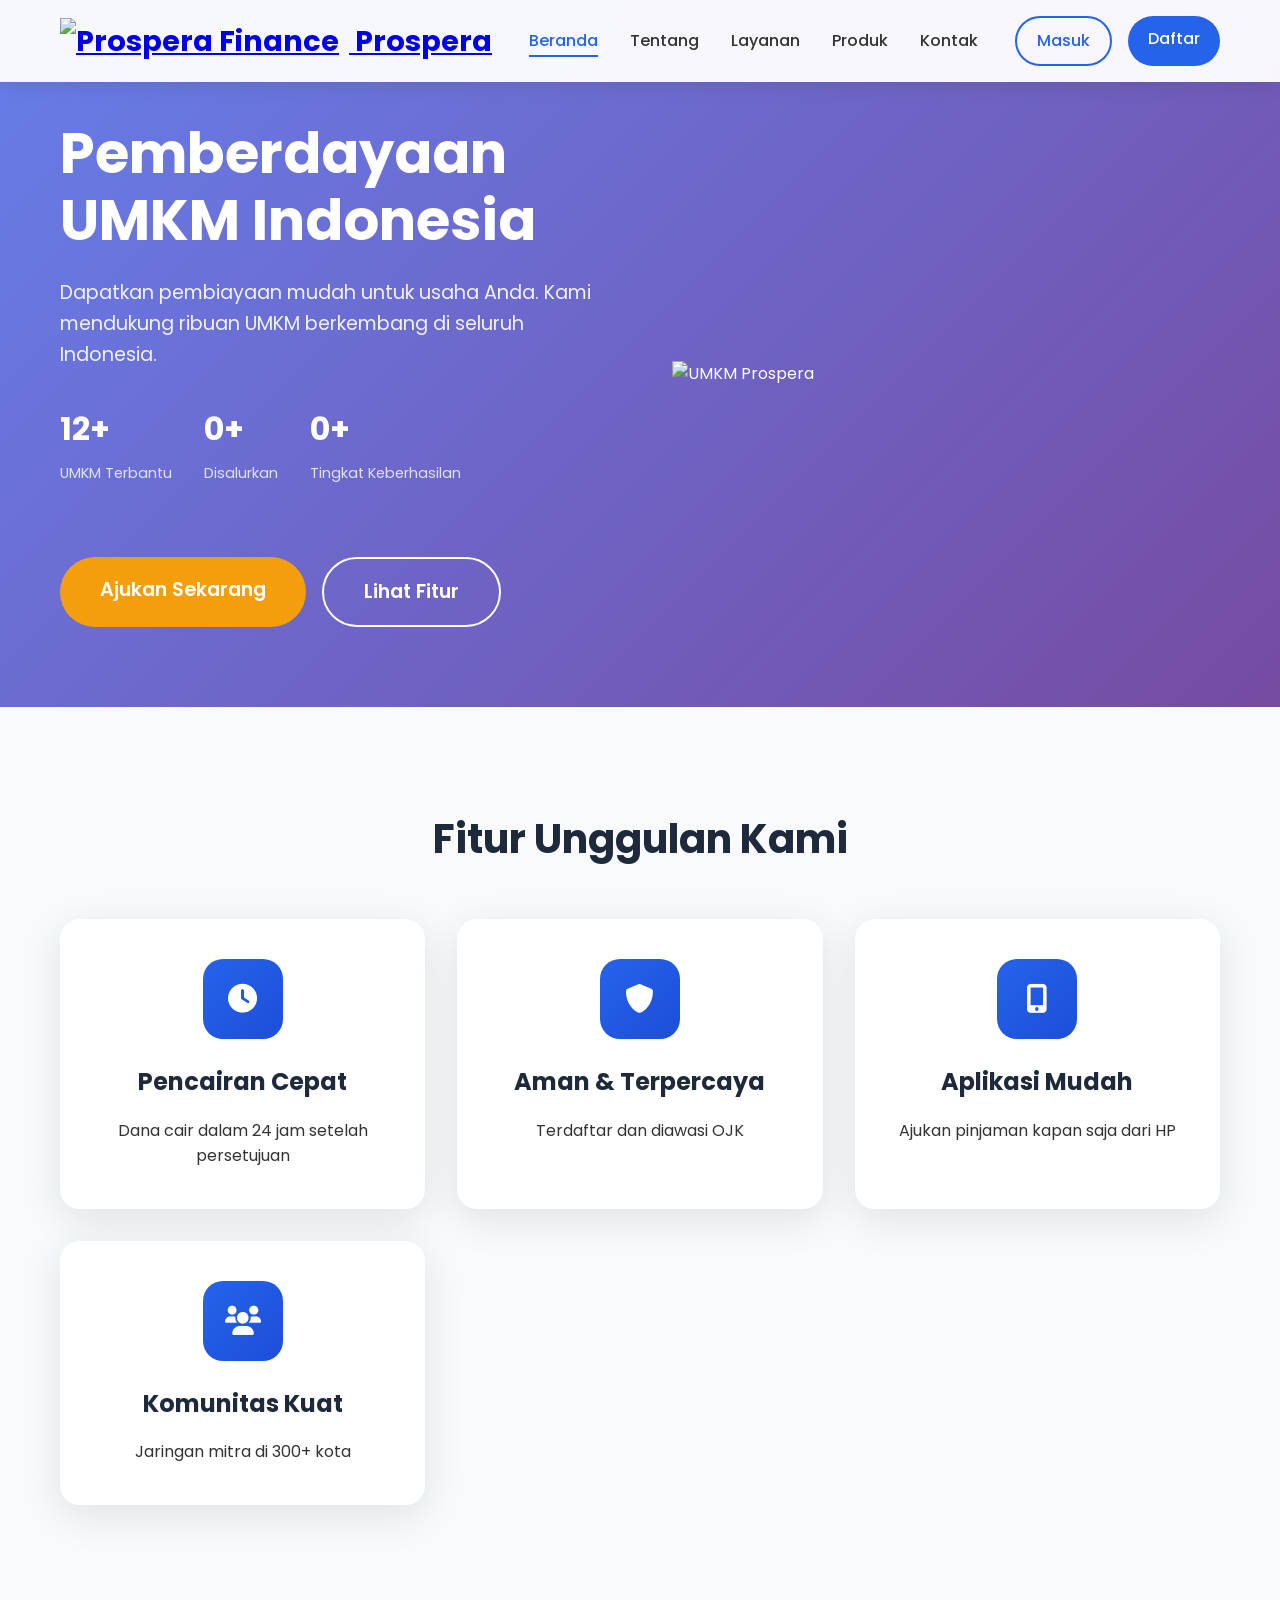
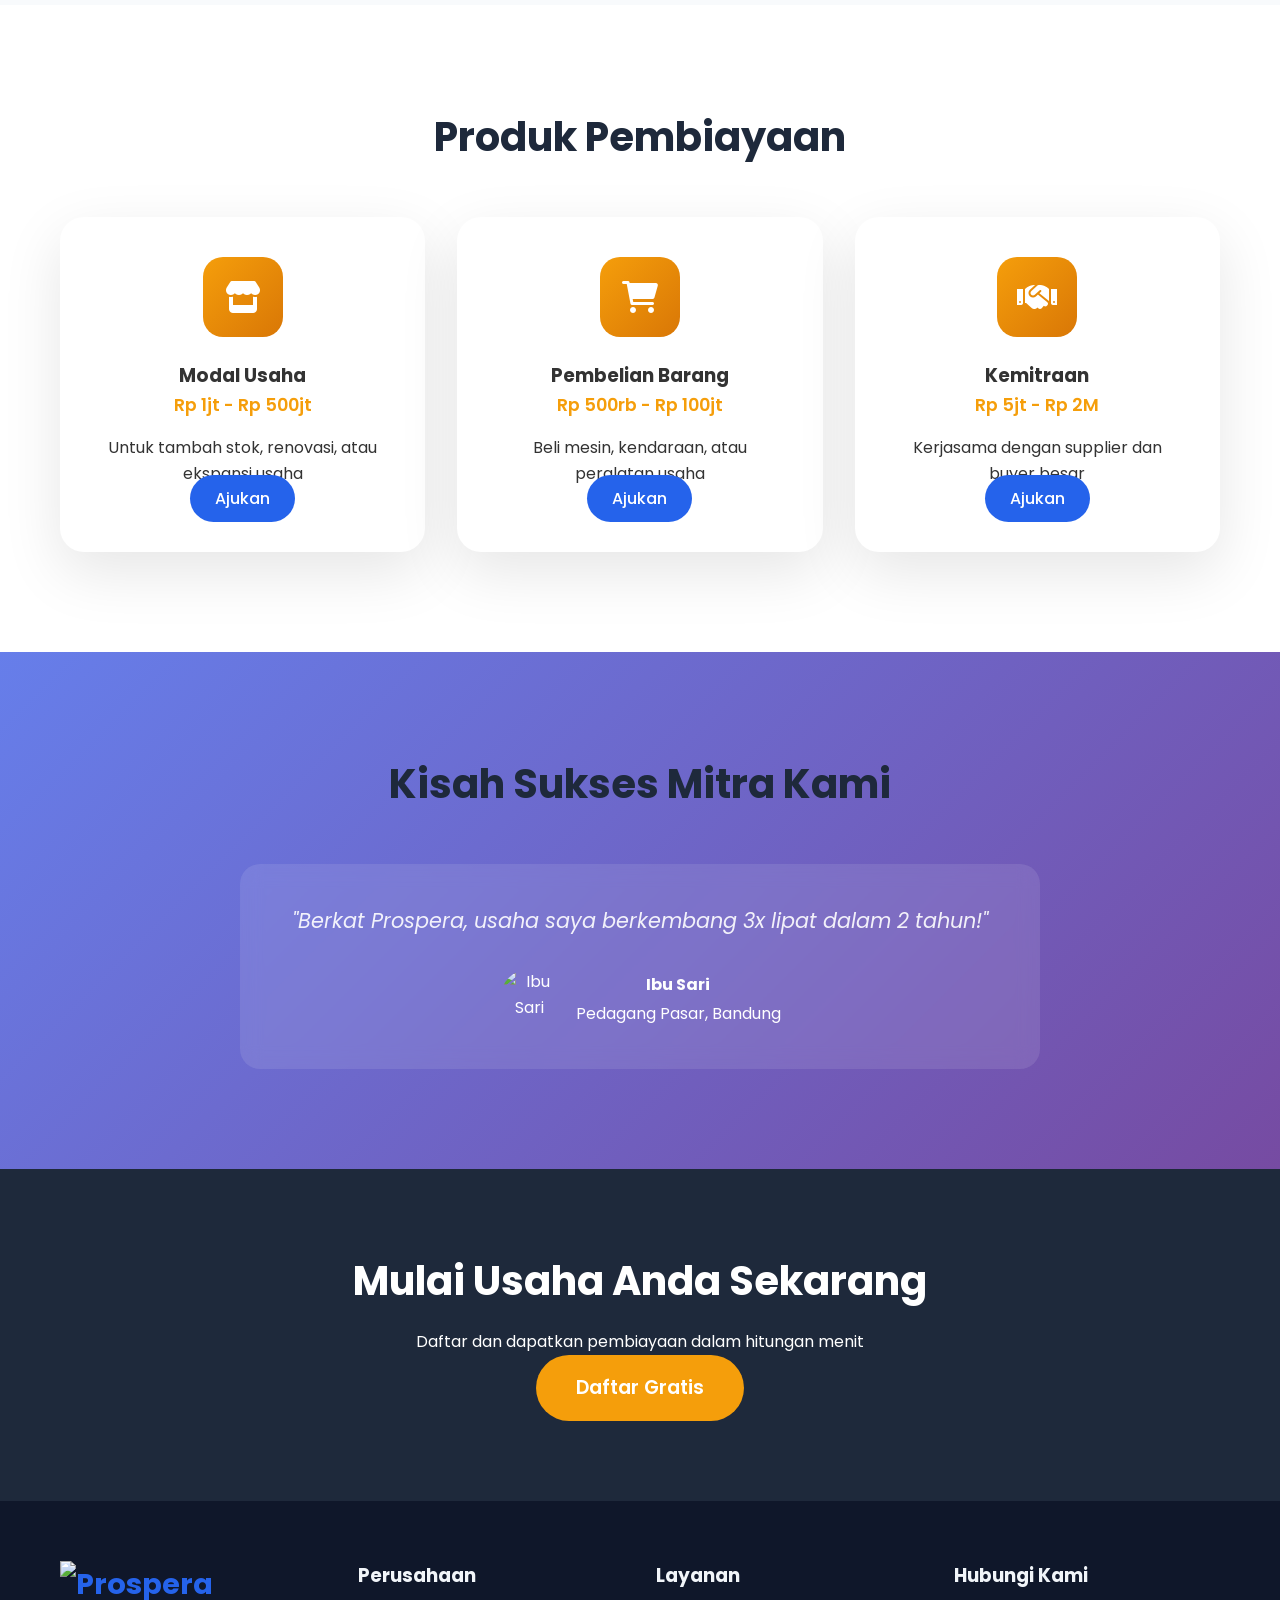
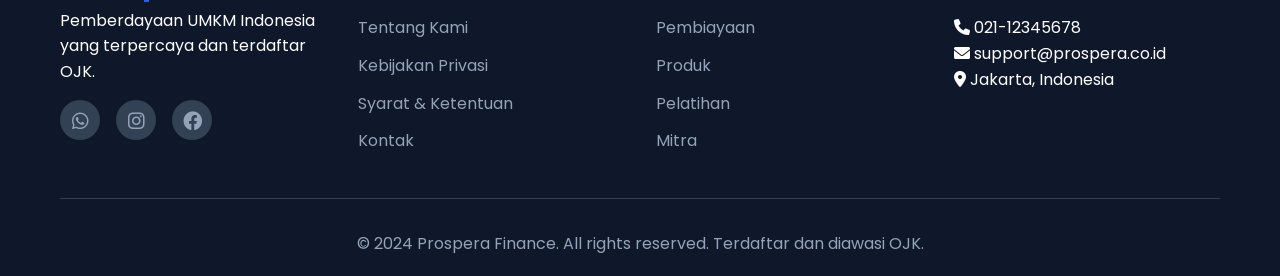
==== amartha/index.html @ c3dff2ff "Add files via upload" ====
<!DOCTYPE html>
<html lang="id">
<head>
    <meta charset="UTF-8">
    <meta name="viewport" content="width=device-width, initial-scale=1.0">
    <title>Prospera Finance - Pemberdayaan UMKM Indonesia</title>
    <link rel="stylesheet" href="css/style.css">
    <link rel="stylesheet" href="css/responsive.css">
    <link href="https://cdnjs.cloudflare.com/ajax/libs/font-awesome/6.0.0/css/all.min.css" rel="stylesheet">
    <link href="https://fonts.googleapis.com/css2?family=Poppins:wght@300;400;500;600;700&display=swap" rel="stylesheet">
</head>
<body>
    <!-- Header -->
    <header class="header">
        <nav class="navbar">
            <div class="nav-container">
                <div class="logo">
                    <a href="index.html">
                        <img src="images/logo.png" alt="Prospera Finance" class="logo-img">
                        <span>Prospera</span>
                    </a>
                </div>
                <ul class="nav-menu">
                    <li><a href="index.html" class="nav-link active">Beranda</a></li>
                    <li><a href="about.html" class="nav-link">Tentang</a></li>
                    <li><a href="services.html" class="nav-link">Layanan</a></li>
                    <li><a href="products.html" class="nav-link">Produk</a></li>
                    <li><a href="contact.html" class="nav-link">Kontak</a></li>
                </ul>
                <div class="nav-buttons">
                    <a href="login.html" class="btn-login">Masuk</a>
                    <a href="register.html" class="btn-register">Daftar</a>
                </div>
                <div class="hamburger">
                    <span></span>
                    <span></span>
                    <span></span>
                </div>
            </div>
        </nav>
    </header>

    <!-- Hero Section -->
    <section class="hero">
        <div class="hero-container">
            <div class="hero-content">
                <h1>Pemberdayaan UMKM Indonesia</h1>
                <p>Dapatkan pembiayaan mudah untuk usaha Anda. Kami mendukung ribuan UMKM berkembang di seluruh Indonesia.</p>
                <div class="hero-stats">
                    <div class="stat">
                        <h3>50.000+</h3>
                        <p>UMKM Terbantu</p>
                    </div>
                    <div class="stat">
                        <h3>Rp 2T+</h3>
                        <p>Disalurkan</p>
                    </div>
                    <div class="stat">
                        <h3>98%</h3>
                        <p>Tingkat Keberhasilan</p>
                    </div>
                </div>
                <div class="hero-buttons">
                    <a href="register.html" class="btn-primary btn-large">Ajukan Sekarang</a>
                    <a href="#features" class="btn-secondary btn-large">Lihat Fitur</a>
                </div>
            </div>
            <div class="hero-image">
                <img src="images/hero-umkm.png" alt="UMKM Prospera">
            </div>
        </div>
    </section>

    <!-- Features Section -->
    <section id="features" class="features">
        <div class="container">
            <h2 class="section-title">Fitur Unggulan Kami</h2>
            <div class="features-grid">
                <div class="feature-card">
                    <div class="feature-icon">
                        <i class="fas fa-clock"></i>
                    </div>
                    <h3>Pencairan Cepat</h3>
                    <p>Dana cair dalam 24 jam setelah persetujuan</p>
                </div>
                <div class="feature-card">
                    <div class="feature-icon">
                        <i class="fas fa-shield-alt"></i>
                    </div>
                    <h3>Aman & Terpercaya</h3>
                    <p>Terdaftar dan diawasi OJK</p>
                </div>
                <div class="feature-card">
                    <div class="feature-icon">
                        <i class="fas fa-mobile-alt"></i>
                    </div>
                    <h3>Aplikasi Mudah</h3>
                    <p>Ajukan pinjaman kapan saja dari HP</p>
                </div>
                <div class="feature-card">
                    <div class="feature-icon">
                        <i class="fas fa-users"></i>
                    </div>
                    <h3>Komunitas Kuat</h3>
                    <p>Jaringan mitra di 300+ kota</p>
                </div>
            </div>
        </div>
    </section>

    <!-- Products Section -->
    <section class="products-home">
        <div class="container">
            <h2 class="section-title">Produk Pembiayaan</h2>
            <div class="products-grid">
                <div class="product-card">
                    <div class="product-icon">
                        <i class="fas fa-store"></i>
                    </div>
                    <h3>Modal Usaha</h3>
                    <p class="product-range">Rp 1jt - Rp 500jt</p>
                    <p class="product-desc">Untuk tambah stok, renovasi, atau ekspansi usaha</p>
                    <a href="products.html" class="btn-small">Ajukan</a>
                </div>
                <div class="product-card">
                    <div class="product-icon">
                        <i class="fas fa-shopping-cart"></i>
                    </div>
                    <h3>Pembelian Barang</h3>
                    <p class="product-range">Rp 500rb - Rp 100jt</p>
                    <p class="product-desc">Beli mesin, kendaraan, atau peralatan usaha</p>
                    <a href="products.html" class="btn-small">Ajukan</a>
                </div>
                <div class="product-card">
                    <div class="product-icon">
                        <i class="fas fa-handshake"></i>
                    </div>
                    <h3>Kemitraan</h3>
                    <p class="product-range">Rp 5jt - Rp 2M</p>
                    <p class="product-desc">Kerjasama dengan supplier dan buyer besar</p>
                    <a href="products.html" class="btn-small">Ajukan</a>
                </div>
            </div>
        </div>
    </section>

    <!-- Testimonials -->
    <section class="testimonials">
        <div class="container">
            <h2 class="section-title">Kisah Sukses Mitra Kami</h2>
            <div class="testimonials-slider">
                <div class="testimonial-card">
                    <div class="testimonial-content">
                        <p>"Berkat Prospera, usaha saya berkembang 3x lipat dalam 2 tahun!"</p>
                    </div>
                    <div class="testimonial-author">
                        <img src="images/ibu-sari.jpg" alt="Ibu Sari">
                        <div>
                            <h4>Ibu Sari</h4>
                            <span>Pedagang Pasar, Bandung</span>
                        </div>
                    </div>
                </div>
                <!-- Tambah testimonial lainnya -->
            </div>
        </div>
    </section>

    <!-- CTA Section -->
    <section class="cta">
        <div class="container">
            <div class="cta-content">
                <h2>Mulai Usaha Anda Sekarang</h2>
                <p>Daftar dan dapatkan pembiayaan dalam hitungan menit</p>
                <a href="register.html" class="btn-primary btn-large">Daftar Gratis</a>
            </div>
        </div>
    </section>

    <!-- Footer -->
    <footer class="footer">
        <div class="container">
            <div class="footer-content">
                <div class="footer-section">
                    <div class="logo">
                        <img src="images/logo-white.png" alt="Prospera">
                    </div>
                    <p>Pemberdayaan UMKM Indonesia yang terpercaya dan terdaftar OJK.</p>
                    <div class="social-links">
                        <a href="#"><i class="fab fa-whatsapp"></i></a>
                        <a href="#"><i class="fab fa-instagram"></i></a>
                        <a href="#"><i class="fab fa-facebook"></i></a>
                    </div>
                </div>
                <div class="footer-section">
                    <h3>Perusahaan</h3>
                    <ul>
                        <li><a href="about.html">Tentang Kami</a></li>
                        <li><a href="#">Kebijakan Privasi</a></li>
                        <li><a href="#">Syarat & Ketentuan</a></li>
                        <li><a href="#">Kontak</a></li>
                    </ul>
                </div>
                <div class="footer-section">
                    <h3>Layanan</h3>
                    <ul>
                        <li><a href="services.html">Pembiayaan</a></li>
                        <li><a href="products.html">Produk</a></li>
                        <li><a href="#">Pelatihan</a></li>
                        <li><a href="#">Mitra</a></li>
                    </ul>
                </div>
                <div class="footer-section">
                    <h3>Hubungi Kami</h3>
                    <p><i class="fas fa-phone"></i> 021-12345678</p>
                    <p><i class="fas fa-envelope"></i> support@prospera.co.id</p>
                    <p><i class="fas fa-map-marker-alt"></i> Jakarta, Indonesia</p>
                </div>
            </div>
            <div class="footer-bottom">
                <p>&copy; 2024 Prospera Finance. All rights reserved. Terdaftar dan diawasi OJK.</p>
            </div>
        </div>
    </footer>

    <script src="js/main.js"></script>
</body>
</html>
---- amartha/css/style.css ----
* {
    margin: 0;
    padding: 0;
    box-sizing: border-box;
}

body {
    font-family: 'Poppins', sans-serif;
    line-height: 1.6;
    color: #333;
}

.container {
    max-width: 1200px;
    margin: 0 auto;
    padding: 0 20px;
}

/* Header */
.header {
    position: fixed;
    top: 0;
    width: 100%;
    background: rgba(255, 255, 255, 0.95);
    backdrop-filter: blur(10px);
    z-index: 1000;
    box-shadow: 0 2px 20px rgba(0,0,0,0.1);
}

.navbar {
    padding: 1rem 0;
}

.nav-container {
    max-width: 1200px;
    margin: 0 auto;
    padding: 0 20px;
    display: flex;
    justify-content: space-between;
    align-items: center;
}

.logo {
    display: flex;
    align-items: center;
    font-size: 1.8rem;
    font-weight: 700;
    color: #2563eb;
    text-decoration: none;
}

.logo-img {
    width: 40px;
    height: 40px;
    margin-right: 10px;
}

.nav-menu {
    display: flex;
    list-style: none;
    gap: 2rem;
}

.nav-link {
    text-decoration: none;
    color: #333;
    font-weight: 500;
    transition: color 0.3s;
    position: relative;
}

.nav-link:hover,
.nav-link.active {
    color: #2563eb;
}

.nav-link.active::after {
    content: '';
    position: absolute;
    bottom: -5px;
    left: 0;
    width: 100%;
    height: 2px;
    background: #2563eb;
}

.nav-buttons {
    display: flex;
    gap: 1rem;
}

.btn-login, .btn-register {
    padding: 10px 20px;
    border-radius: 25px;
    text-decoration: none;
    font-weight: 500;
    transition: all 0.3s;
}

.btn-login {
    color: #2563eb;
    border: 2px solid #2563eb;
}

.btn-login:hover {
    background: #2563eb;
    color: white;
}

.btn-register {
    background: #2563eb;
    color: white;
}

.btn-register:hover {
    background: #1d4ed8;
    transform: translateY(-2px);
}

.hamburger {
    display: none;
    flex-direction: column;
    cursor: pointer;
}

.hamburger span {
    width: 25px;
    height: 3px;
    background: #333;
    margin: 3px 0;
    transition: 0.3s;
}

/* Hero Section */
.hero {
    padding: 120px 0 80px;
    background: linear-gradient(135deg, #667eea 0%, #764ba2 100%);
    color: white;
    overflow: hidden;
}

.hero-container {
    max-width: 1200px;
    margin: 0 auto;
    padding: 0 20px;
    display: grid;
    grid-template-columns: 1fr 1fr;
    gap: 4rem;
    align-items: center;
}

.hero h1 {
    font-size: 3.5rem;
    font-weight: 700;
    margin-bottom: 1.5rem;
    line-height: 1.2;
}

.hero p {
    font-size: 1.2rem;
    margin-bottom: 2rem;
    opacity: 0.9;
}

.hero-stats {
    display: flex;
    gap: 2rem;
    margin-bottom: 2.5rem;
}

.stat h3 {
    font-size: 2rem;
    font-weight: 700;
    margin-bottom: 0.5rem;
}

.stat p {
    opacity: 0.8;
    font-size: 0.9rem;
}

.hero-buttons {
    display: flex;
    gap: 1rem;
}

.btn-primary, .btn-secondary {
    padding: 15px 30px;
    border-radius: 50px;
    text-decoration: none;
    font-weight: 600;
    font-size: 1.1rem;
    transition: all 0.3s;
    display: inline-block;
}

.btn-primary {
    background: #f59e0b;
    color: white;
}

.btn-primary:hover {
    background: #d97706;
    transform: translateY(-3px);
    box-shadow: 0 10px 25px rgba(245, 158, 11, 0.4);
}

.btn-secondary {
    background: transparent;
    color: white;
    border: 2px solid white;
}

.btn-secondary:hover {
    background: white;
    color: #667eea;
}

.btn-large {
    padding: 18px 40px;
    font-size: 1.2rem;
}

.hero-image img {
    width: 100%;
    max-width: 500px;
    animation: float 6s ease-in-out infinite;
}

@keyframes float {
    0%, 100% { transform: translateY(0px); }
    50% { transform: translateY(-20px); }
}

/* Features Section */
.features {
    padding: 100px 0;
    background: #f8fafc;
}

.section-title {
    text-align: center;
    font-size: 2.5rem;
    font-weight: 700;
    margin-bottom: 3rem;
    color: #1e293b;
}

.features-grid {
    display: grid;
    grid-template-columns: repeat(auto-fit, minmax(280px, 1fr));
    gap: 2rem;
}

.feature-card {
    background: white;
    padding: 2.5rem 2rem;
    border-radius: 20px;
    text-align: center;
    box-shadow: 0 10px 40px rgba(0,0,0,0.1);
    transition: all 0.3s;
}

.feature-card:hover {
    transform: translateY(-10px);
    box-shadow: 0 20px 60px rgba(0,0,0,0.15);
}

.feature-icon {
    width: 80px;
    height: 80px;
    background: linear-gradient(135deg, #2563eb, #1d4ed8);
    border-radius: 20px;
    display: flex;
    align-items: center;
    justify-content: center;
    margin: 0 auto 1.5rem;
    font-size: 1.8rem;
    color: white;
}

.feature-card h3 {
    font-size: 1.5rem;
    margin-bottom: 1rem;
    color: #1e293b;
}

/* Products Section */
.products-home {
    padding: 100px 0;
}

.products-grid {
    display: grid;
    grid-template-columns: repeat(auto-fit, minmax(350px, 1fr));
    gap: 2rem;
}

.product-card {
    background: white;
    padding: 2.5rem;
    border-radius: 20px;
    text-align: center;
    box-shadow: 0 10px 40px rgba(0,0,0,0.1);
    transition: all 0.3s;
}

.product-card:hover {
    transform: translateY(-10px);
}

.product-icon {
    width: 80px;
    height: 80px;
    background: linear-gradient(135deg, #f59e0b, #d97706);
    border-radius: 20px;
    display: flex;
    align-items: center;
    justify-content: center;
    margin: 0 auto 1.5rem;
    font-size: 2rem;
    color: white;
}

.product-range {
    color: #f59e0b;
    font-weight: 600;
    font-size: 1.1rem;
    margin-bottom: 1rem;
}

.btn-small {
    padding: 12px 25px;
    background: #2563eb;
    color: white;
    text-decoration: none;
    border-radius: 25px;
    font-weight: 500;
    transition: all 0.3s;
}

.btn-small:hover {
    background: #1d4ed8;
    transform: translateY(-2px);
}

/* Testimonials */
.testimonials {
    padding: 100px 0;
    background: linear-gradient(135deg, #667eea 0%, #764ba2 100%);
    color: white;
}

.testimonials-slider {
    max-width: 800px;
    margin: 0 auto;
}

.testimonial-card {
    background: rgba(255,255,255,0.1);
    backdrop-filter: blur(10px);
    padding: 2.5rem;
    border-radius: 20px;
    text-align: center;
}

.testimonial-content p {
    font-size: 1.3rem;
    font-style: italic;
    margin-bottom: 2rem;
    opacity: 0.9;
}

.testimonial-author {
    display: flex;
    align-items: center;
    justify-content: center;
    gap: 1rem;
}

.testimonial-author img {
    width: 60px;
    height: 60px;
    border-radius: 50%;
    object-fit: cover;
}

.testimonial-author h4 {
    margin-bottom: 0.25rem;
}

/* CTA Section */
.cta {
    padding: 80px 0;
    background: #1e293b;
    color: white;
    text-align: center;
}

.cta h2 {
    font-size: 2.5rem;
    margin-bottom: 1rem;
}

/* Footer */
.footer {
    background: #0f172a;
    color: white;
    padding: 60px 0 20px;
}

.footer-content {
    display: grid;
    grid-template-columns: repeat(auto-fit, minmax(250px, 1fr));
    gap: 2rem;
    margin-bottom: 2rem;
}

.footer-section h3 {
    margin-bottom: 1.5rem;
    color: #f1f5f9;
}

.footer-section ul {
    list-style: none;
}

.footer-section ul li {
    margin-bottom: 0.75rem;
}

.footer-section a {
    color: #94a3b8;
    text-decoration: none;
    transition: color 0.3s;
}

.footer-section a:hover {
    color: white;
}

.social-links {
    display: flex;
    gap: 1rem;
    margin-top: 1rem;
}

.social-links a {
    width: 40px;
    height: 40px;
    background: #334155;
    border-radius: 50%;
    display: flex;
    align-items: center;
    justify-content: center;
    font-size: 1.2rem;
    transition: all 0.3s;
}

.social-links a:hover {
    background: #2563eb;
    transform: translateY(-3px);
}

.footer-bottom {
    border-top: 1px solid #334155;
    padding-top: 2rem;
    text-align: center;
    color: #94a3b8;
} 
/* About Page Specific Styles */
.about-hero {
    padding: 140px 0 100px;
    background: linear-gradient(135deg, #f8fafc 0%, #e2e8f0 100%);
    text-align: center;
}

.about-hero h1 {
    font-size: 3.5rem;
    margin-bottom: 1rem;
    background: linear-gradient(135deg, #2563eb, #1d4ed8);
    -webkit-background-clip: text;
    -webkit-text-fill-color: transparent;
    background-clip: text;
}

.highlight {
    background: linear-gradient(135deg, #f59e0b, #d97706);
    -webkit-background-clip: text;
    -webkit-text-fill-color: transparent;
    background-clip: text;
}

.hero-subtitle {
    font-size: 1.3rem;
    color: #64748b;
    margin-bottom: 3rem;
    max-width: 600px;
    margin-left: auto;
    margin-right: auto;
}

.about-stats {
    display: flex;
    justify-content: center;
    gap: 3rem;
    margin-top: 3rem;
}

.story-section {
    padding: 120px 0;
    background: white;
}

.section-header {
    text-align: center;
    margin-bottom: 4rem;
}

.section-subtitle {
    display: inline-block;
    background: linear-gradient(135deg, #2563eb, #1d4ed8);
    color: white;
    padding: 0.5rem 1.5rem;
    border-radius: 25px;
    font-size: 0.9rem;
    font-weight: 600;
    margin-bottom: 1rem;
}

.story-timeline {
    max-width: 1000px;
    margin: 0 auto;
    position: relative;
}

.timeline-item {
    display: flex;
    margin-bottom: 4rem;
    position: relative;
}

.timeline-item:nth-child(even) {
    flex-direction: row-reverse;
}

.timeline-year {
    font-size: 3rem;
    font-weight: 700;
    color: #2563eb;
    min-width: 120px;
    text-align: center;
}

.timeline-content {
    background: #f8fafc;
    padding: 2rem 2.5rem;
    border-radius: 20px;
    box-shadow: 0 10px 40px rgba(0,0,0,0.1);
    margin-left: 2rem;
    position: relative;
}

.timeline-item:nth-child(even) .timeline-content {
    margin-right: 2rem;
    margin-left: 0;
}

.timeline-content h3 {
    color: #1e293b;
    margin-bottom: 1rem;
    font-size: 1.5rem;
}

.mission-vision {
    padding: 120px 0;
    background: #f8fafc;
}

.mv-grid {
    display: grid;
    grid-template-columns: repeat(auto-fit, minmax(300px, 1fr));
    gap: 2rem;
}

.mv-card {
    text-align: center;
    padding: 2.5rem 2rem;
}

.mv-icon {
    width: 80px;
    height: 80px;
    background: linear-gradient(135deg, #2563eb, #1d4ed8);
    border-radius: 20px;
    display: flex;
    align-items: center;
    justify-content: center;
    margin: 0 auto 1.5rem;
    font-size: 2rem;
    color: white;
}

.impact-section {
    color: white;
    padding: 120px 0;
}

.section-header.light h2 {
    color: white;
}

.impact-grid {
    display: grid;
    grid-template-columns: repeat(auto-fit, minmax(200px, 1fr));
    gap: 2rem;
    text-align: center;
}

.impact-number {
    font-size: 4rem;
    font-weight: 700;
    line-height: 1;
    margin-bottom: 0.5rem;
    background: linear-gradient(135deg, white, #f0f9ff);
    -webkit-background-clip: text;
    -webkit-text-fill-color: transparent;
    background-clip: text;
}

.team-section {
    padding: 120px 0;
}

.team-grid {
    display: grid;
    grid-template-columns: repeat(auto-fit, minmax(300px, 1fr));
    gap: 2rem;
}

.team-member {
    text-align: center;
}

.team-photo {
    position: relative;
    margin-bottom: 1.5rem;
}

.team-photo img {
    width: 100%;
    max-width: 250px;
    height: 250px;
    object-fit: cover;
    border-radius: 20px;
    transition: all 0.3s;
}

.team-photo:hover img {
    transform: scale(1.05);
}

.team-social {
    position: absolute;
    bottom: -15px;
    left: 50%;
    transform: translateX(-50%);
    background: white;
    padding: 0.5rem;
    border-radius: 15px;
    display: flex;
    gap: 0.5rem;
    box-shadow: 0 10px 30px rgba(0,0,0,0.2);
}

.team-social a {
    color: #64748b;
    font-size: 1.1rem;
    transition: color 0.3s;
}

.team-social a:hover {
    color: #2563eb;
}

.partners-section {
    padding: 80px 0;
    background: #f8fafc;
}

.partners-grid {
    display: grid;
    grid-template-columns: repeat(auto-fit, minmax(150px, 1fr));
    gap: 2rem;
    align-items: center;
}

.partner-logo {
    background: white;
    padding: 2rem;
    border-radius: 15px;
    display: flex;
    align-items: center;
    justify-content: center;
    box-shadow: 0 5px 20px rgba(0,0,0,0.1);
    transition: all 0.3s;
    height: 100px;
}

.partner-logo:hover {
    transform: translateY(-10px);
    box-shadow: 0 20px 40px rgba(0,0,0,0.15);
}

.partner-logo img {
    max-width: 120px;
    max-height: 60px;
    object-fit: contain;
}/* ========================================
   SERVICES PAGE STYLES
   ======================================== */
.services-hero {
    padding: 140px 0 100px;
    background: linear-gradient(135deg, #f59e0b 0%, #d97706 100%);
    color: white;
    text-align: center;
}

.services-hero .highlight {
    background: linear-gradient(135deg, white, #fef3c7);
    -webkit-background-clip: text;
    -webkit-text-fill-color: transparent;
}

.service-categories {
    padding: 100px 0;
    background: #f8fafc;
}

.categories-grid {
    display: grid;
    grid-template-columns: repeat(auto-fit, minmax(250px, 1fr));
    gap: 1.5rem;
}

.category-card {
    background: white;
    padding: 2.5rem 2rem;
    border-radius: 20px;
    text-align: center;
    text-decoration: none;
    color: inherit;
    transition: all 0.3s;
    box-shadow: 0 10px 40px rgba(0,0,0,0.1);
    border: 3px solid transparent;
}

.category-card:hover,
.category-card.active {
    transform: translateY(-10px);
    box-shadow: 0 20px 60px rgba(0,0,0,0.15);
    border-color: #2563eb;
}

.category-icon {
    width: 80px;
    height: 80px;
    margin: 0 auto 1.5rem;
    border-radius: 20px;
    display: flex;
    align-items: center;
    justify-content: center;
    font-size: 2rem;
    color: white;
}

.category-card:nth-child(1) .category-icon { background: linear-gradient(135deg, #2563eb, #1d4ed8); }
.category-card:nth-child(2) .category-icon { background: linear-gradient(135deg, #10b981, #059669); }
.category-card:nth-child(3) .category-icon { background: linear-gradient(135deg, #f59e0b, #d97706); }
.category-card:nth-child(4) .category-icon { background: linear-gradient(135deg, #8b5cf6, #7c3aed); }

.service-detail {
    display: none;
    padding: 100px 0;
    animation: fadeIn 0.5s ease-in;
}

.service-detail.active {
    display: block;
}

@keyframes fadeIn {
    from { opacity: 0; transform: translateY(20px); }
    to { opacity: 1; transform: translateY(0); }
}

.service-header {
    display: flex;
    justify-content: space-between;
    align-items: center;
    margin-bottom: 4rem;
    flex-wrap: wrap;
    gap: 2rem;
}

.service-info h2 {
    font-size: 2.5rem;
    margin-bottom: 1rem;
}

.service-desc {
    font-size: 1.2rem;
    color: #64748b;
    max-width: 600px;
}

.services-grid {
    display: grid;
    grid-template-columns: repeat(auto-fit, minmax(350px, 1fr));
    gap: 2rem;
    margin-bottom: 4rem;
}

.service-card {
    background: white;
    border-radius: 20px;
    padding: 2.5rem;
    box-shadow: 0 10px 40px rgba(0,0,0,0.1);
    transition: all 0.3s;
    border-top: 4px solid transparent;
}

.service-card:hover {
    transform: translateY(-10px);
    box-shadow: 0 20px 60px rgba(0,0,0,0.15);
}

.service-header-card {
    display: flex;
    align-items: center;
    gap: 1rem;
    margin-bottom: 1.5rem;
}

.service-icon {
    width: 60px;
    height: 60px;
    border-radius: 15px;
    display: flex;
    align-items: center;
    justify-content: center;
    font-size: 1.5rem;
    color: white;
}

.service-icon.primary { background: linear-gradient(135deg, #2563eb, #1d4ed8); }
.service-icon.success { background: linear-gradient(135deg, #10b981, #059669); }
.service-icon.warning { background: linear-gradient(135deg, #f59e0b, #d97706); }

.service-features {
    margin-bottom: 2rem;
}

.feature-item {
    display: flex;
    align-items: center;
    gap: 0.75rem;
    margin-bottom: 0.75rem;
    color: #475569;
}

.feature-item i {
    color: #10b981;
    width: 20px;
}

.service-footer {
    text-align: center;
}

.loan-simulator {
    background: linear-gradient(135deg, #f8fafc 0%, #e2e8f0 100%);
    padding: 3rem;
    border-radius: 20px;
    margin-top: 4rem;
}

.simulator-form {
    max-width: 800px;
    margin: 0 auto;
}

.form-row {
    display: grid;
    grid-template-columns: 1fr 1fr;
    gap: 2rem;
    margin-bottom: 2rem;
}

.form-group label {
    display: block;
    margin-bottom: 0.5rem;
    font-weight: 600;
    color: #1e293b;
}

.form-group select {
    width: 100%;
    padding: 1rem;
    border: 2px solid #e2e8f0;
    border-radius: 12px;
    font-size: 1rem;
    background: white;
    transition: border-color 0.3s;
}

.form-group select:focus {
    outline: none;
    border-color: #2563eb;
}

.simulator-result {
    background: white;
    padding: 2rem;
    border-radius: 16px;
    margin-bottom: 2rem;
    box-shadow: 0 10px 30px rgba(0,0,0,0.1);
}

.result-item {
    display: flex;
    justify-content: space-between;
    margin-bottom: 1rem;
}

.result-item:last-child {
    margin-bottom: 0;
    font-weight: 600;
    color: #2563eb;
}

.result-value {
    font-size: 1.5rem;
    font-weight: 700;
    color: #1e293b;
}

.training-grid {
    display: grid;
    grid-template-columns: repeat(auto-fit, minmax(300px, 1fr));
    gap: 2rem;
}

.training-card {
    background: white;
    border-radius: 20px;
    overflow: hidden;
    box-shadow: 0 10px 40px rgba(0,0,0,0.1);
    transition: all 0.3s;
}

.training-card:hover {
    transform: translateY(-10px);
}

.training-card img {
    width: 100%;
    height: 200px;
    object-fit: cover;
}

.training-content {
    padding: 2rem;
}

.training-meta {
    display: flex;
    gap: 1rem;
    margin-top: 1rem;
    font-size: 0.9rem;
    color: #64748b;
}

@media (max-width: 768px) {
    .form-row {
        grid-template-columns: 1fr;
    }
    
    .service-header {
        flex-direction: column;
        text-align: center;
    }
}/* ========================================
   PRODUCTS PAGE STYLES
   ======================================== */
.products-hero {
    padding: 140px 0 100px;
    background: linear-gradient(135deg, #10b981 0%, #059669 100%);
    color: white;
    text-align: center;
}

.product-filter {
    display: flex;
    gap: 1rem;
    justify-content: center;
    flex-wrap: wrap;
    margin-top: 3rem;
}

#productFilter {
    padding: 12px 20px;
    border: none;
    border-radius: 25px;
    background: rgba(255,255,255,0.2);
    color: white;
    font-size: 1rem;
}

.filter-chips {
    display: flex;
    gap: 0.5rem;
    flex-wrap: wrap;
    justify-content: center;
}

.chip {
    padding: 8px 16px;
    background: rgba(255,255,255,0.2);
    color: white;
    border-radius: 20px;
    cursor: pointer;
    transition: all 0.3s;
    font-weight: 500;
}

.chip:hover,
.chip.active {
    background: white;
    color: #059669;
}

.products-section {
    padding: 100px 0;
    background: #f8fafc;
}

.products-grid {
    display: grid;
    grid-template-columns: repeat(auto-fit, minmax(350px, 1fr));
    gap: 2rem;
}

.product-card {
    background: white;
    border-radius: 24px;
    overflow: hidden;
    box-shadow: 0 20px 60px rgba(0,0,0,0.1);
    transition: all 0.4s;
    opacity: 1;
    transform: translateY(0);
}

.product-card.hidden {
    opacity: 0;
    transform: translateY(30px);
}

.product-card:hover {
    transform: translateY(-15px);
    box-shadow: 0 30px 80px rgba(0,0,0,0.15);
}

.product-image {
    position: relative;
    height: 220px;
    overflow: hidden;
}

.product-image img {
    width: 100%;
    height: 100%;
    object-fit: cover;
    transition: transform 0.4s;
}

.product-card:hover .product-image img {
    transform: scale(1.1);
}

.product-badge {
    position: absolute;
    top: 20px;
    right: 20px;
    padding: 8px 16px;
    border-radius: 20px;
    font-size: 0.8rem;
    font-weight: 600;
    color: white;
}

.product-badge.popular {
    background: linear-gradient(135deg, #f59e0b, #d97706);
}

.product-badge.new {
    background: linear-gradient(135deg, #10b981, #059669);
}

.product-badge.halal {
    background: linear-gradient(135deg, #8b5cf6, #7c3aed);
}

.product-content {
    padding: 2rem;
}

.product-header h3 {
    font-size: 1.5rem;
    margin-bottom: 1rem;
    color: #1e293b;
}

.product-rating {
    display: flex;
    align-items: center;
    gap: 0.5rem;
    color: #f59e0b;
    font-size: 0.9rem;
    margin-bottom: 1.5rem;
}

.product-specs {
    margin-bottom: 1.5rem;
}

.spec {
    display: flex;
    justify-content: space-between;
    margin-bottom: 0.75rem;
}

.spec-label {
    color: #64748b;
    font-weight: 500;
}

.spec-value {
    font-weight: 600;
    color: #1e293b;
}

.product-features {
    display: flex;
    flex-direction: column;
    gap: 0.5rem;
    margin-bottom: 2rem;
}

.feature {
    display: flex;
    align-items: center;
    gap: 0.5rem;
    color: #475569;
    font-size: 0.95rem;
}

.product-actions {
    display: flex;
    gap: 1rem;
}

.product-actions .btn-primary,
.product-actions .btn-secondary {
    flex: 1;
    padding: 12px;
    font-size: 0.95rem;
}

.comparison-section {
    padding: 120px 0;
    background: white;
}

.comparison-table table {
    width: 100%;
    border-collapse: collapse;
    margin-top: 2rem;
    background: #f8fafc;
    border-radius: 16px;
    overflow: hidden;
    box-shadow: 0 10px 40px rgba(0,0,0,0.1);
}

.comparison-table th,
.comparison-table td {
    padding: 1.5rem;
    text-align: center;
    border-bottom: 1px solid #e2e8f0;
}

.comparison-table th {
    background: linear-gradient(135deg, #2563eb, #1d4ed8);
    color: white;
    font-weight: 600;
    font-size: 0.9rem;
    text-transform: uppercase;
}

.comparison-table td {
    font-weight: 500;
}

.highlight-row {
    background: linear-gradient(135deg, #eff6ff, #dbeafe) !important;
}

.highlight-row td {
    font-weight: 700;
    color: #2563eb;
}

@media (max-width: 768px) {
    .products-grid {
        grid-template-columns: 1fr;
    }
    
    .product-actions {
        flex-direction: column;
    }
    
    .comparison-table {
        display: block;
        overflow-x: auto;
    }
}/* ========================================
   CONTACT PAGE STYLES
   ======================================== */
.contact-hero {
    padding: 140px 0 100px;
    background: linear-gradient(135deg, #1e293b 0%, #334155 100%);
    color: white;
    text-align: center;
}

.quick-contacts {
    display: flex;
    gap: 1.5rem;
    justify-content: center;
    flex-wrap: wrap;
    margin-top: 3rem;
}

.quick-contact {
    display: flex;
    align-items: center;
    gap: 1rem;
    padding: 1rem 2rem;
    background: rgba(255,255,255,0.1);
    color: white;
    text-decoration: none;
    border-radius: 50px;
    backdrop-filter: blur(10px);
    transition: all 0.3s;
    font-weight: 500;
}

.quick-contact:hover {
    background: white;
    color: #1e293b;
    transform: translateY(-3px);
    box-shadow: 0 15px 35px rgba(0,0,0,0.2);
}

.quick-contact i {
    font-size: 1.5rem;
}

.quick-contact.whatsapp:hover {
    background: #25D366;
    color: white;
}

.contact-info {
    padding: 120px 0;
}

.contact-grid {
    display: grid;
    grid-template-columns: repeat(auto-fit, minmax(300px, 1fr));
    gap: 2rem;
}

.contact-item {
    background: white;
    padding: 2.5rem;
    border-radius: 20px;
    box-shadow: 0 10px 40px rgba(0,0,0,0.1);
    display: flex;
    gap: 1.5rem;
    transition: all 0.3s;
}

.contact-item:hover {
    transform: translateY(-10px);
}

.contact-icon {
    width: 80px;
    height: 80px;
    border-radius: 20px;
    background: linear-gradient(135deg, #2563eb, #1d4ed8);
    display: flex;
    align-items: center;
    justify-content: center;
    font-size: 2rem;
    color: white;
    flex-shrink: 0;
}

.contact-details h3 {
    margin-bottom: 1rem;
    color: #1e293b;
}

.contact-details p {
    color: #64748b;
    margin-bottom: 1.5rem;
    line-height: 1.6;
}

.map-section {
    padding: 80px 0;
    background: #f8fafc;
}

.map-container {
    border-radius: 20px;
    overflow: hidden;
    box-shadow: 0 20px 60px rgba(0,0,0,0.1);
}

.contact-form-section {
    padding: 120px 0;
}

.contact-form {
    max-width: 800px;
    margin: 0 auto;
    background: white;
    padding: 3rem;
    border-radius: 24px;
    box-shadow: 0 20px 60px rgba(0,0,0,0.1);
}

.contact-form .input-group i {
    color: #2563eb;
}

.contact-form select {
    padding: 1rem;
    border: 2px solid #e2e8f0;
    border-radius: 12px;
    background: white;
    width: 100%;
}

.contact-form textarea {
    width: 100%;
    padding: 1rem;
    border: 2px solid #e2e8f0;
    border-radius: 12px;
    resize: vertical;
    font-family: inherit;
}

.faq-section {
    padding: 120px 0;
    background: #f8fafc;
}

.faq-container {
    max-width: 800px;
    margin: 0 auto;
}

.faq-item {
    background: white;
    margin-bottom: 1rem;
    border-radius: 16px;
    overflow: hidden;
    box-shadow: 0 5px 20px rgba(0,0,0,0.1);
}

.faq-question {
    padding: 1.5rem 2rem;
    cursor: pointer;
    display: flex;
    justify-content: space-between;
    align-items: center;
    font-weight: 600;
    transition: background 0.3s;
}

.faq-question:hover {
    background: #f1f5f9;
}

.faq-question i {
    transition: transform 0.3s;
}

.faq-item.active .faq-question i {
    transform: rotate(180deg);
}

.faq-answer {
    max-height: 0;
    overflow: hidden;
    transition: max-height 0.3s ease;
}

.faq-item.active .faq-answer {
    max-height: 200px;
}

.faq-answer {
    padding: 0 2rem 1.5rem;
}

.whatsapp-btn, .whatsapp-cta {
    background: #25D366 !important;
    border-color: #25D366 !important;
}

.whatsapp-btn:hover, .whatsapp-cta:hover {
    background: #128C7E !important;
}

.btn-success {
    background: #10b981;
    color: white;
    border: 2px solid #10b981;
}

.btn-success:hover {
    background: #059669;
}

@media (max-width: 768px) {
    .quick-contacts {
        flex-direction: column;
        align-items: center;
    }
    
    .contact-grid {
        grid-template-columns: 1fr;
    }
    
    .contact-form {
        padding: 2rem;
    }
}
---- amartha/css/responsive.css ----
/* Mobile Responsive */
@media (max-width: 768px) {
    .hamburger {
        display: flex;
    }
    
    .nav-menu {
        position: fixed;
        left: -100%;
        top: 70px;
        flex-direction: column;
        background-color: white;
        width: 100%;
        text-align: center;
        transition: 0.3s;
        box-shadow: 0 10px 27px rgba(0,0,0,0.05);
        padding: 2rem 0;
    }
    
    .nav-menu.active {
        left: 0;
    }
    
    .nav-buttons {
        display: none;
    }
    
    .hero-container {
        grid-template-columns: 1fr;
        text-align: center;
        gap: 2rem;
    }
    
    .hero h1 {
        font-size: 2.5rem;
    }
    
    .hero-stats {
        justify-content: center;
    }
    
    .hero-buttons {
        flex-direction: column;
        align-items: center;
    }
    
    .features-grid,
    .products-grid {
        grid-template-columns: 1fr;
    }
    
    .section-title {
        font-size: 2rem;
    }
}

@media (max-width: 480px) {
    .hero h1 {
        font-size: 2rem;
    }
    
    .hero-stats {
        flex-direction: column;
        align-items: center;
        gap: 1rem;
    }
    
    .container {
        padding: 0 15px;
    }
}
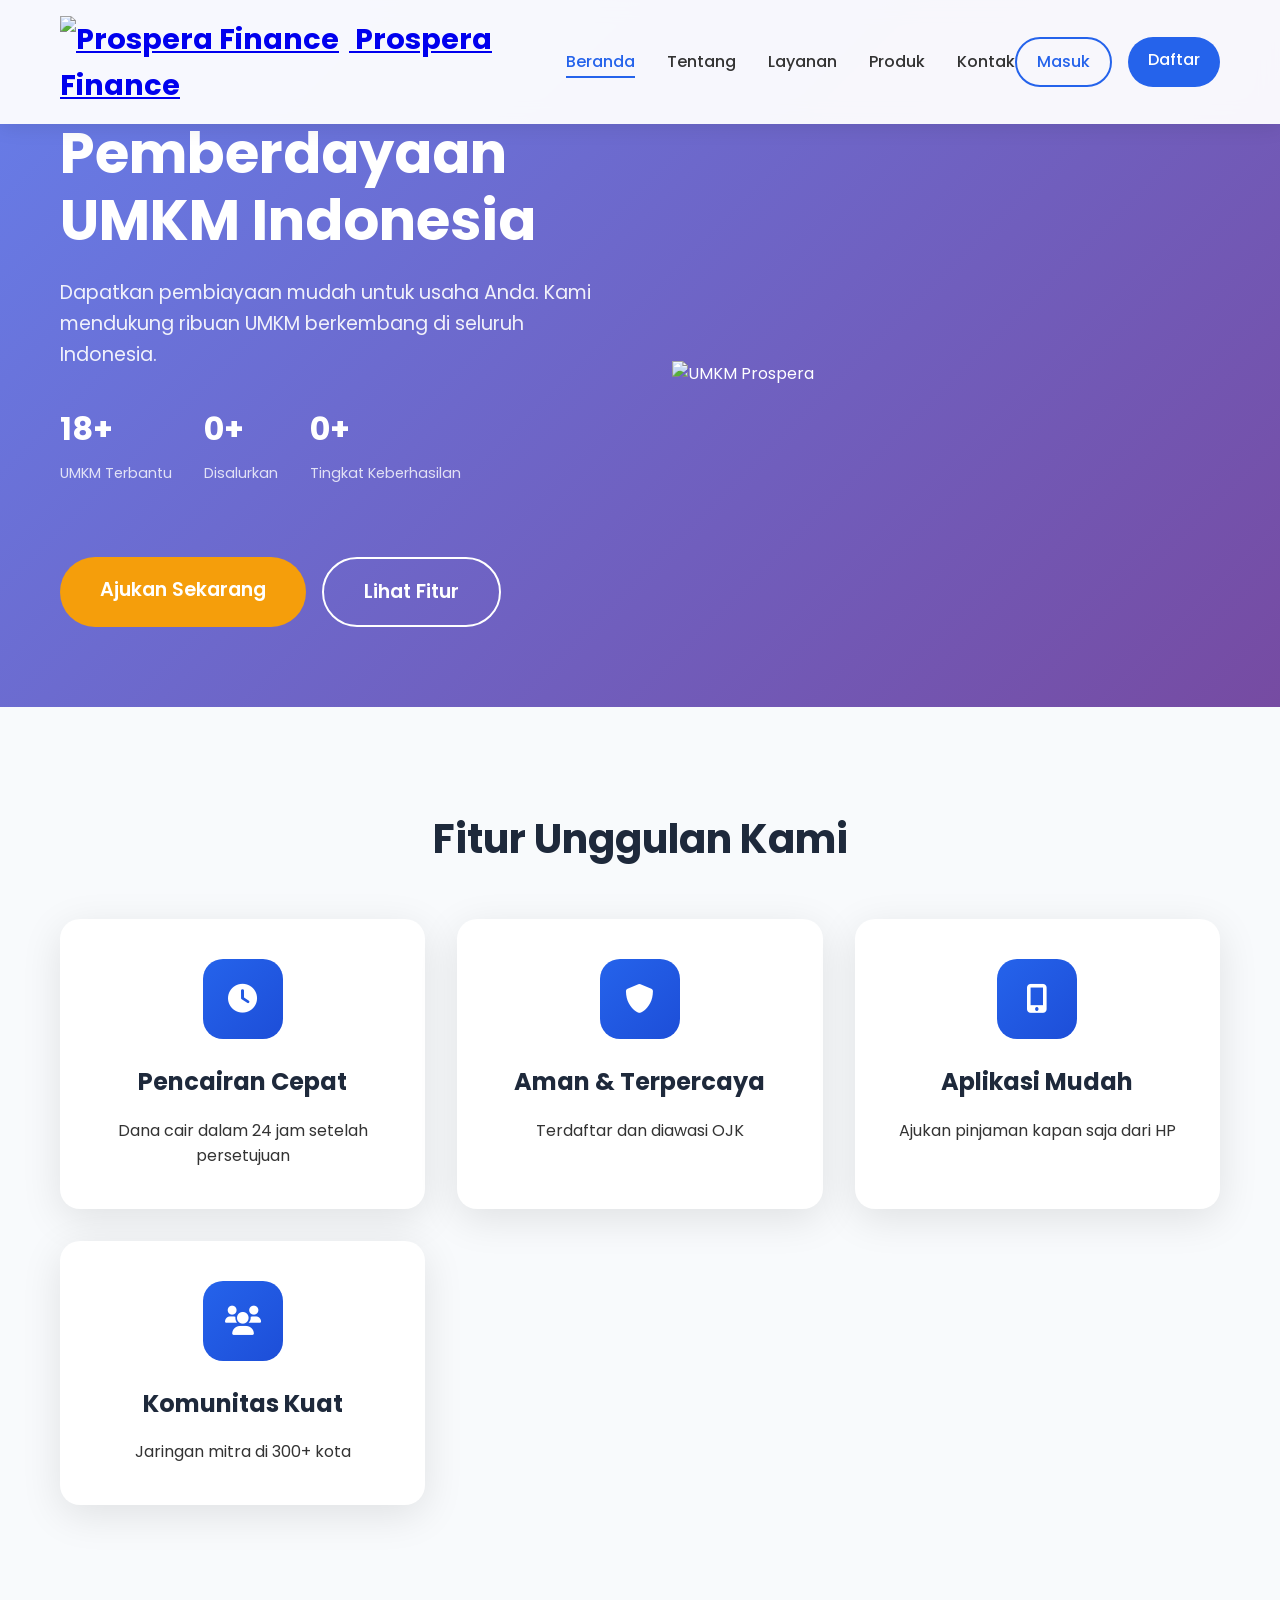
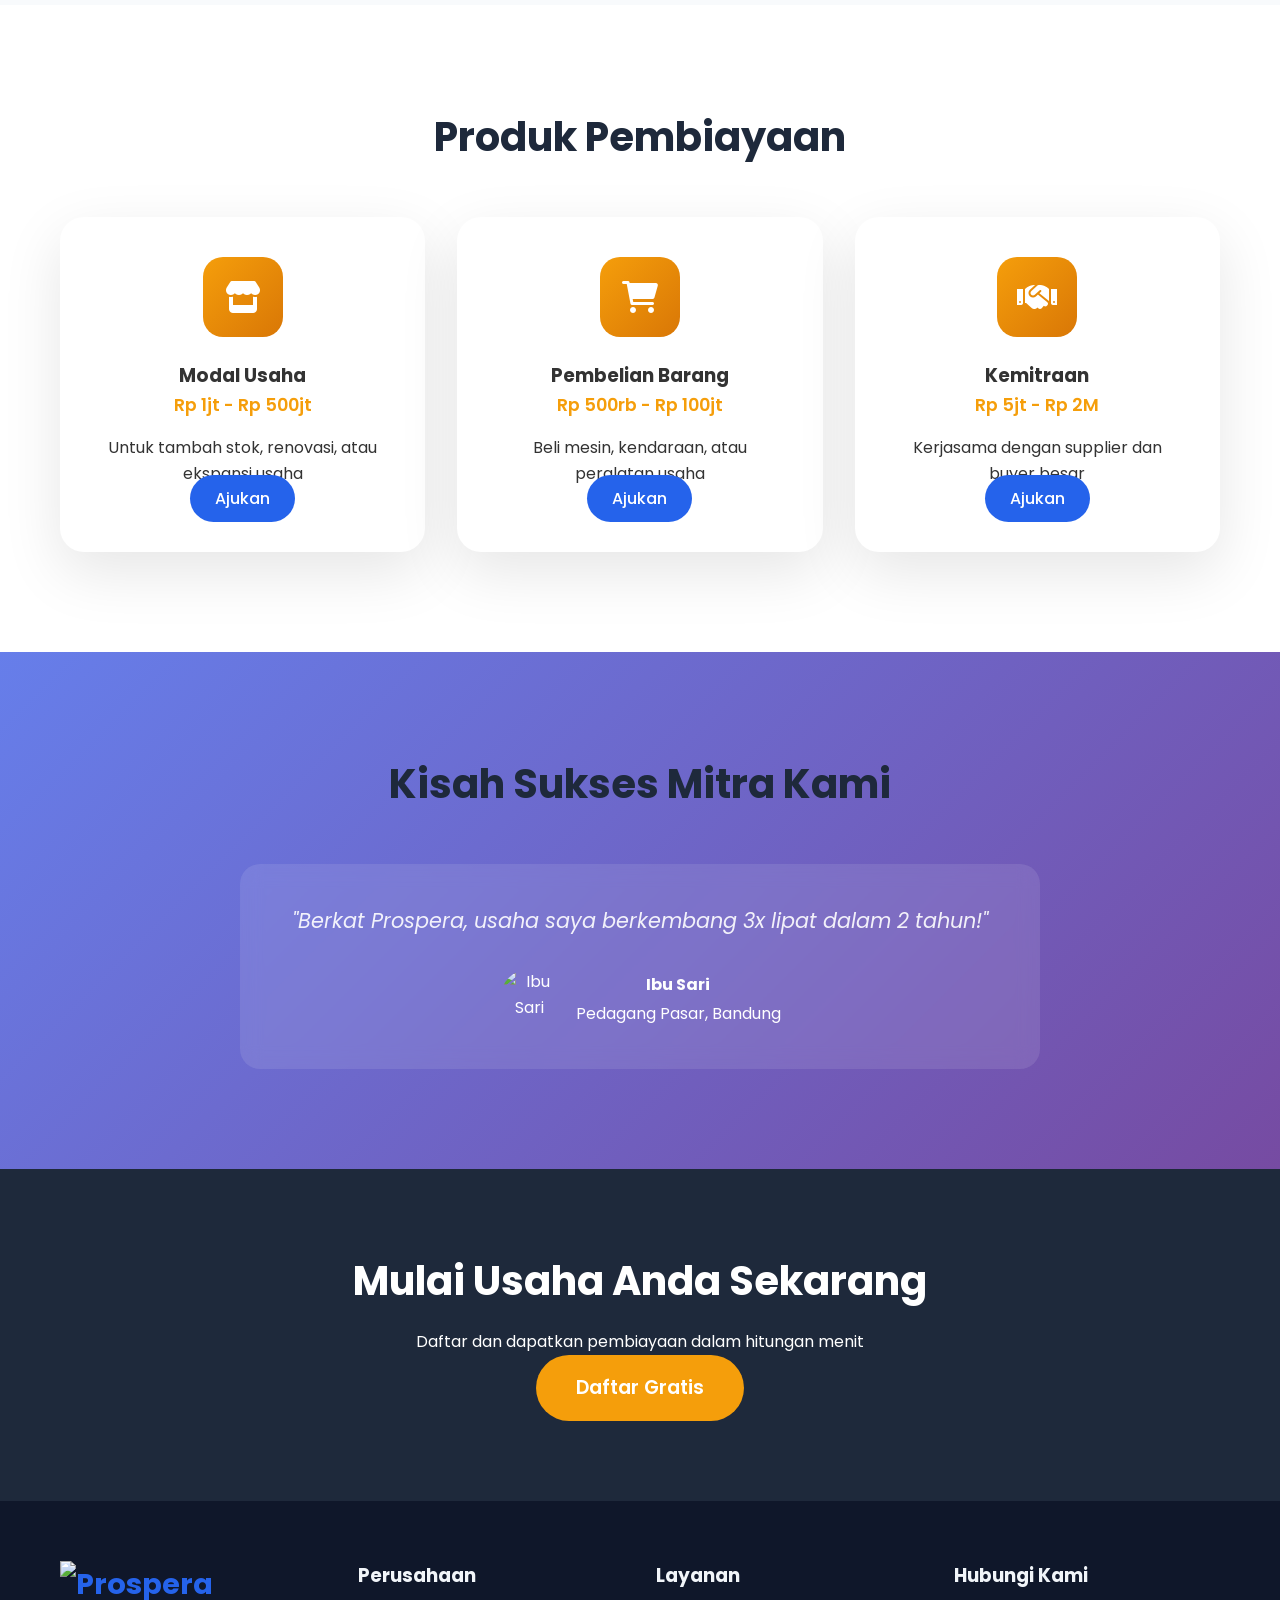
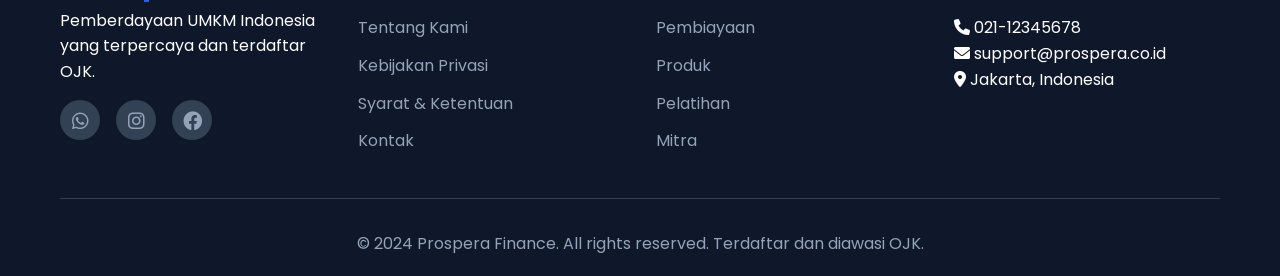
==== commit 367c5aad: "Update index.html" ====
--- a/amartha/index.html
+++ b/amartha/index.html
@@ -17,7 +17,7 @@
                 <div class="logo">
                     <a href="index.html">
                         <img src="images/logo.png" alt="Prospera Finance" class="logo-img">
-                        <span>Prospera</span>
+                        <span>Prospera Finance</span>
                     </a>
                 </div>
                 <ul class="nav-menu">
@@ -225,4 +225,4 @@
 
     <script src="js/main.js"></script>
 </body>
-</html>+</html>
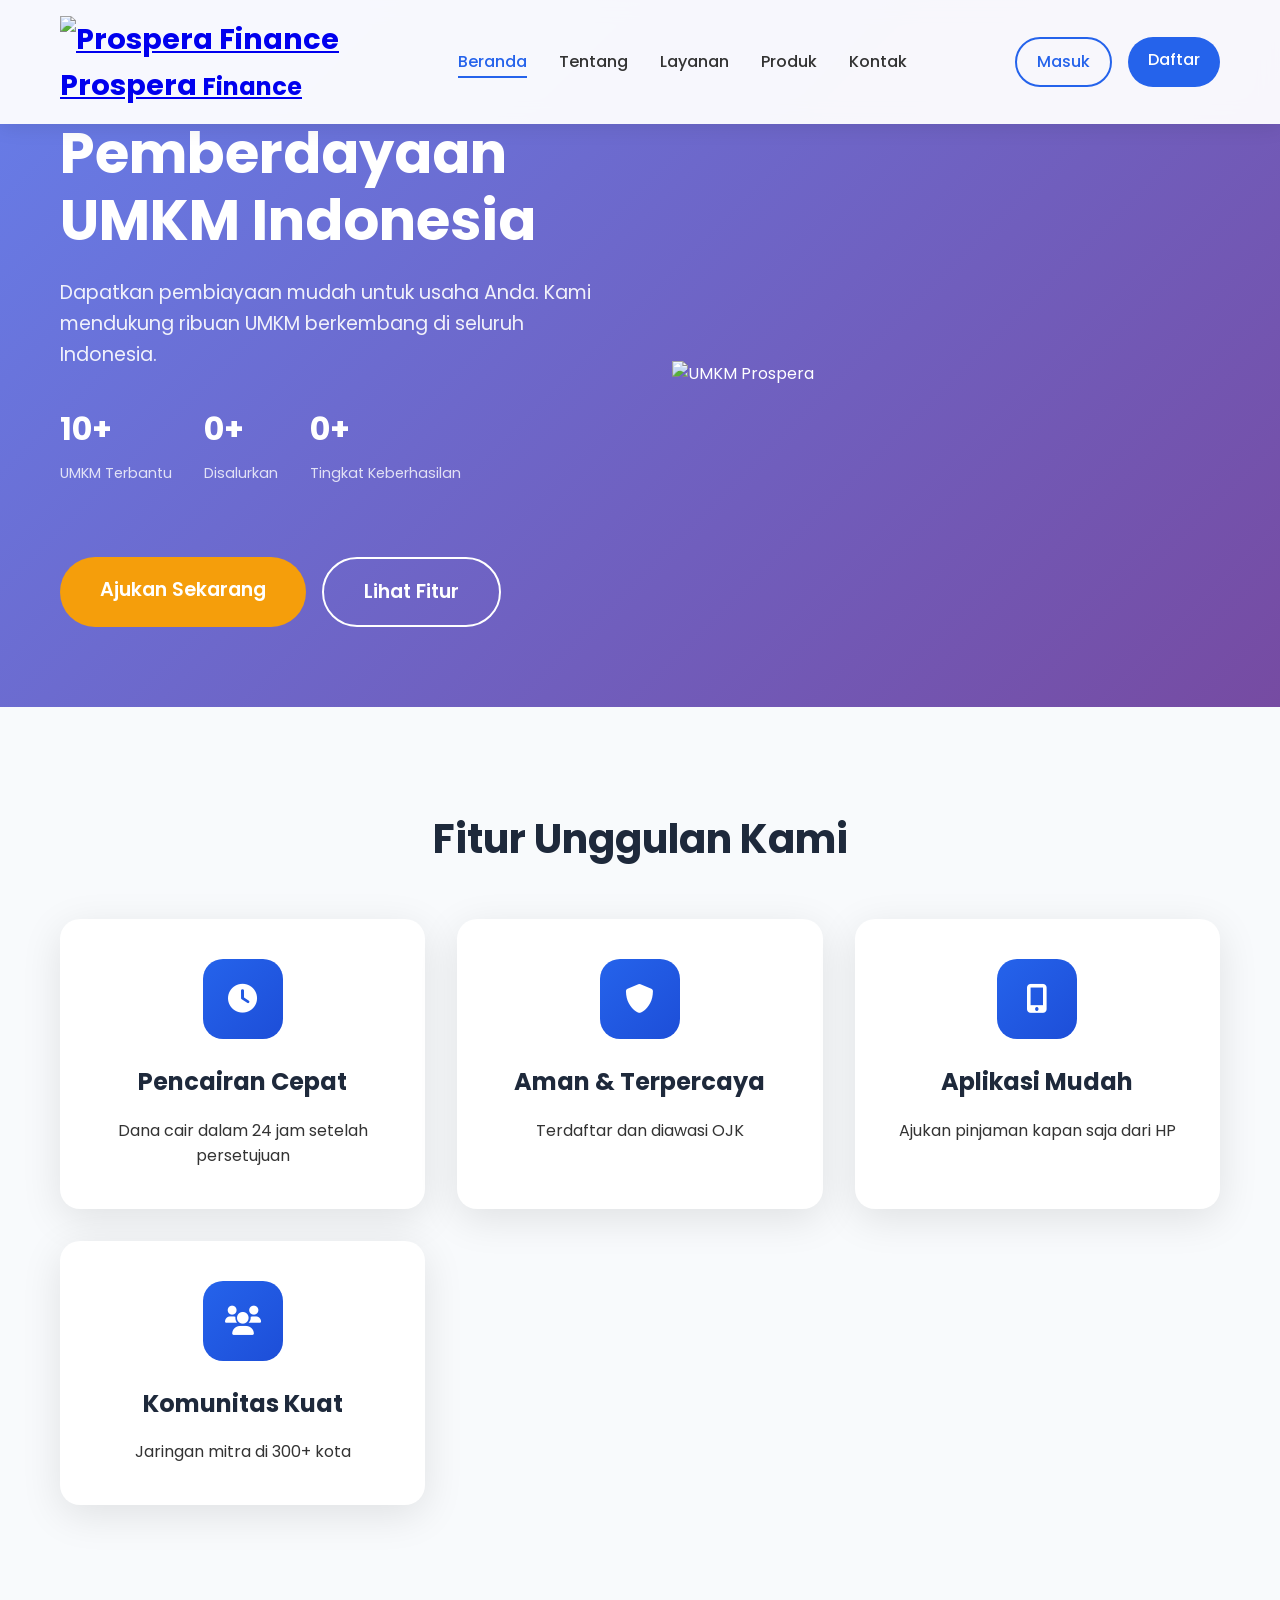
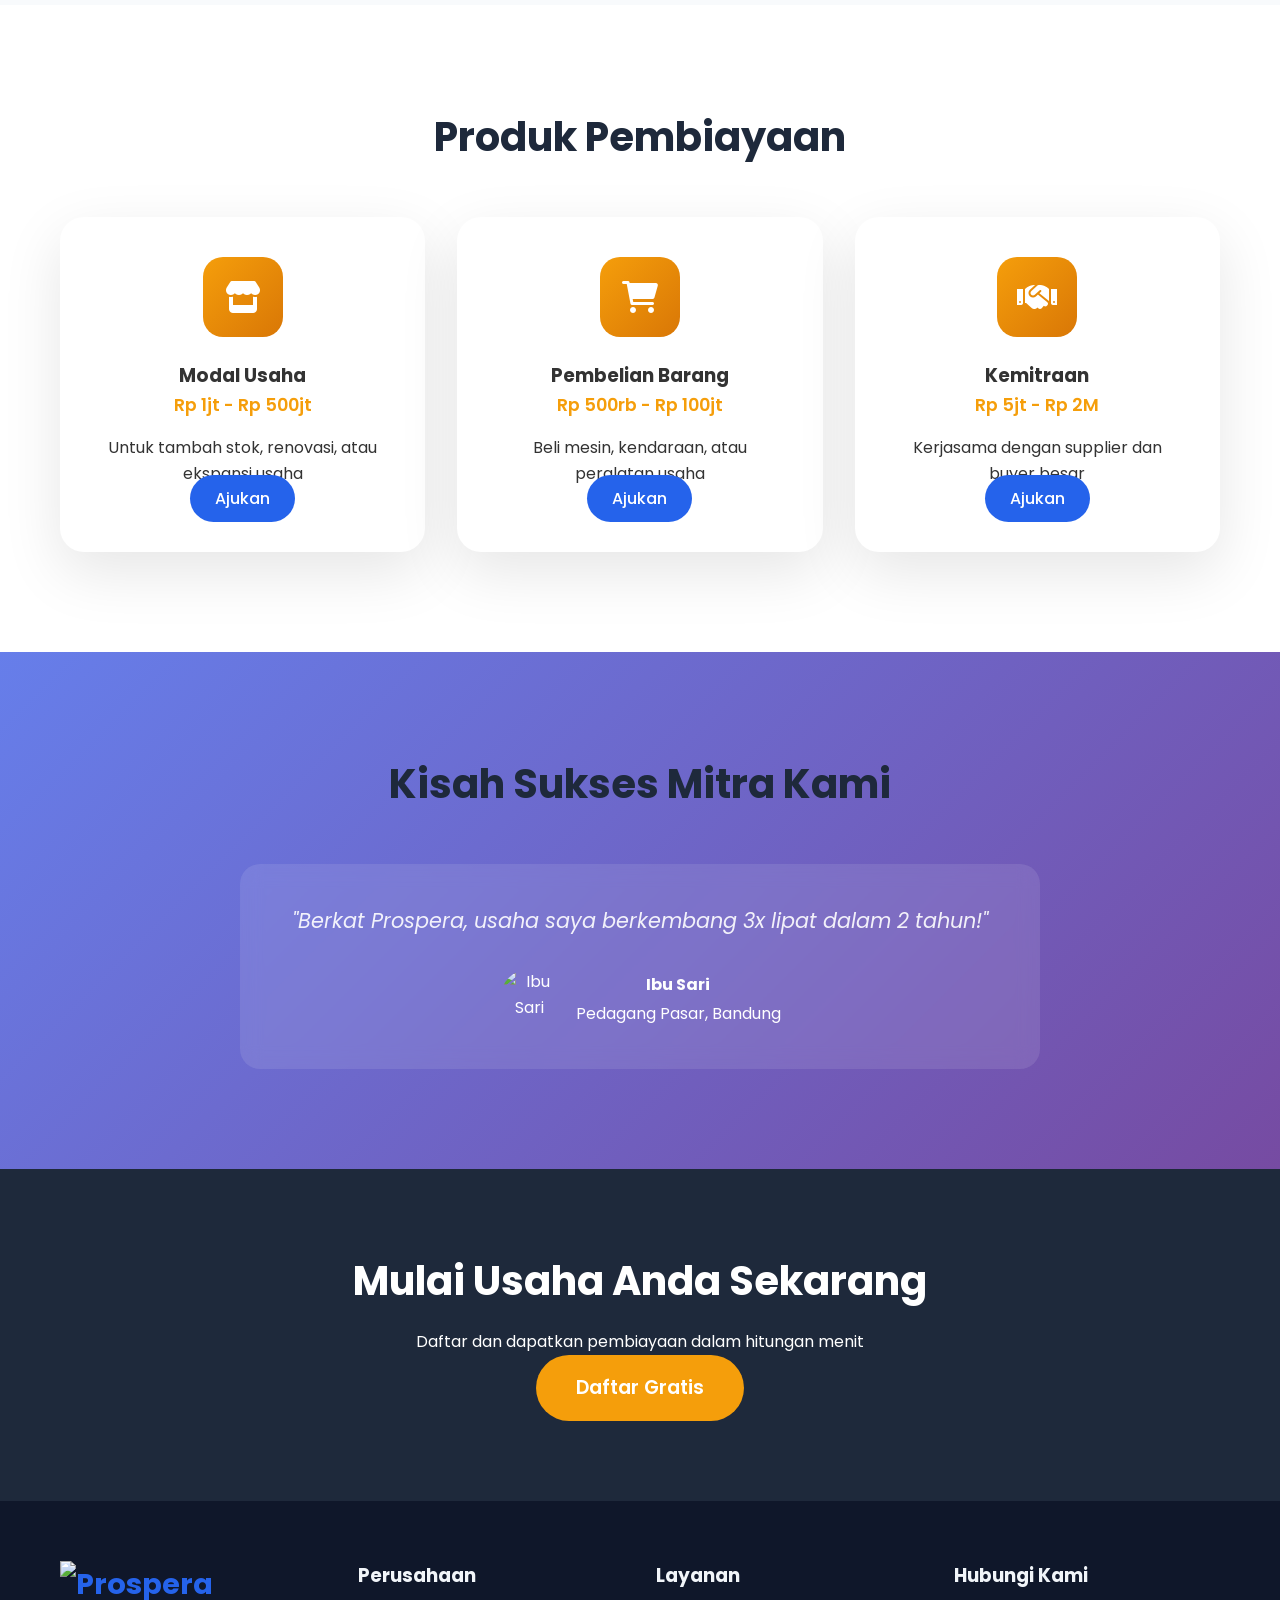
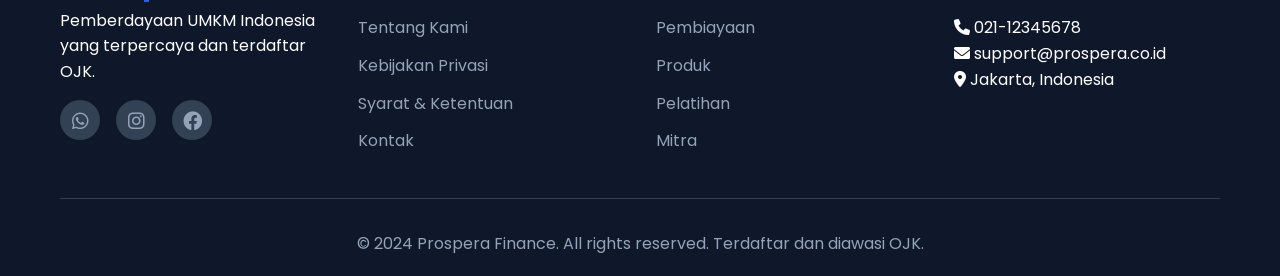
==== commit 88a8d386: "Update index.html Ganti header" ====
--- a/amartha/index.html
+++ b/amartha/index.html
@@ -15,11 +15,14 @@
         <nav class="navbar">
             <div class="nav-container">
                 <div class="logo">
-                    <a href="index.html">
-                        <img src="images/logo.png" alt="Prospera Finance" class="logo-img">
-                        <span>Prospera Finance</span>
-                    </a>
-                </div>
+    <a href="index.html">
+        <img src="images/logo.png" alt="Prospera Finance" class="logo-img">
+        <div class="logo-text">
+            <strong>Prospera</strong>
+            <small>Finance</small>
+        </div>
+    </a>
+</div>
                 <ul class="nav-menu">
                     <li><a href="index.html" class="nav-link active">Beranda</a></li>
                     <li><a href="about.html" class="nav-link">Tentang</a></li>
--- a/amartha/css/style.css
+++ b/amartha/css/style.css
@@ -1460,4 +1460,48 @@
     .contact-form {
         padding: 2rem;
     }
-}+}
+/* AUTH FIX */
+.auth-section {
+    padding: 120px 0;
+    background: linear-gradient(135deg, #0f172a, #1e293b);
+    color: white;
+}
+
+.stepper {
+    display: flex;
+    justify-content: space-between;
+    margin: 20px 0;
+}
+
+.step {
+    text-align: center;
+    flex: 1;
+}
+
+.step-circle {
+    width: 35px;
+    height: 35px;
+    background: #334155;
+    border-radius: 50%;
+    display: flex;
+    align-items: center;
+    justify-content: center;
+    margin: auto;
+}
+
+.step.active .step-circle {
+    background: #2563eb;
+    color: white;
+}
+
+.form-row {
+    display: flex;
+    gap: 15px;
+}
+
+@media (max-width: 768px) {
+    .form-row {
+        flex-direction: column;
+    }
+}
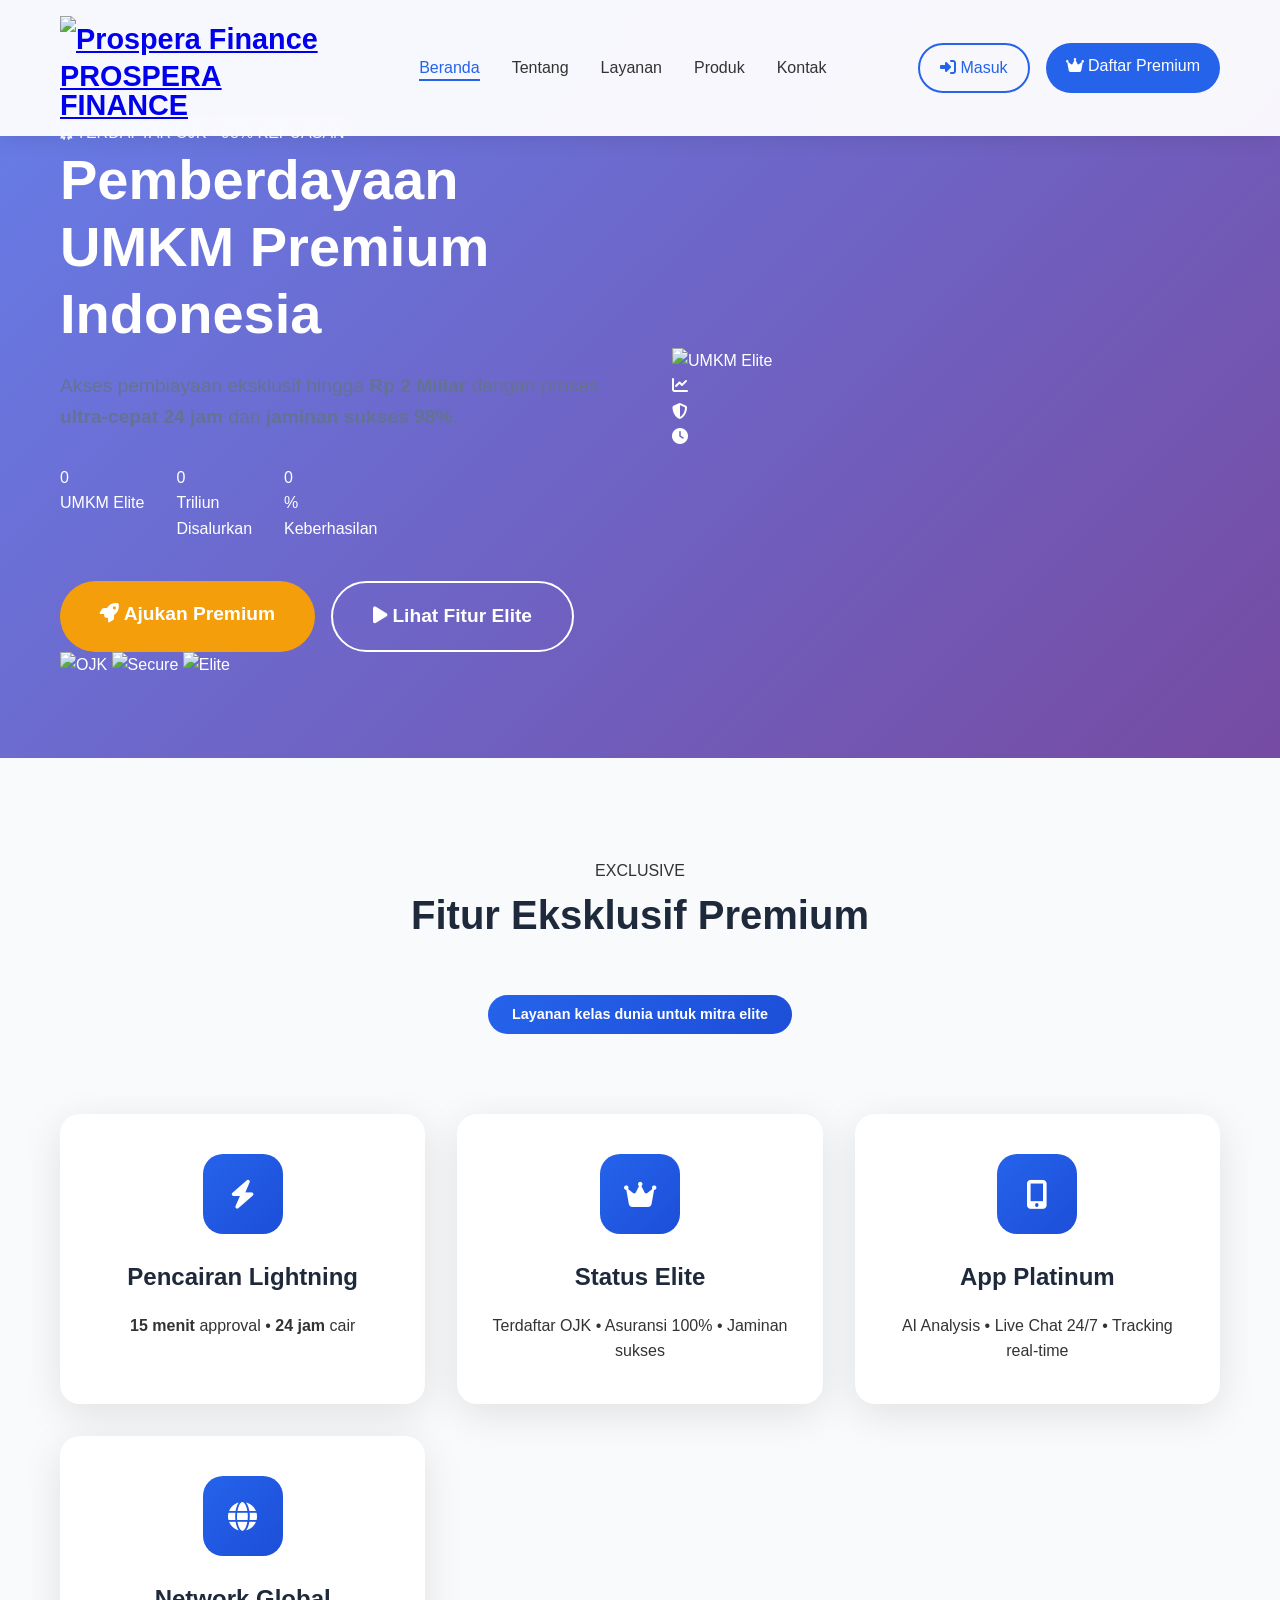
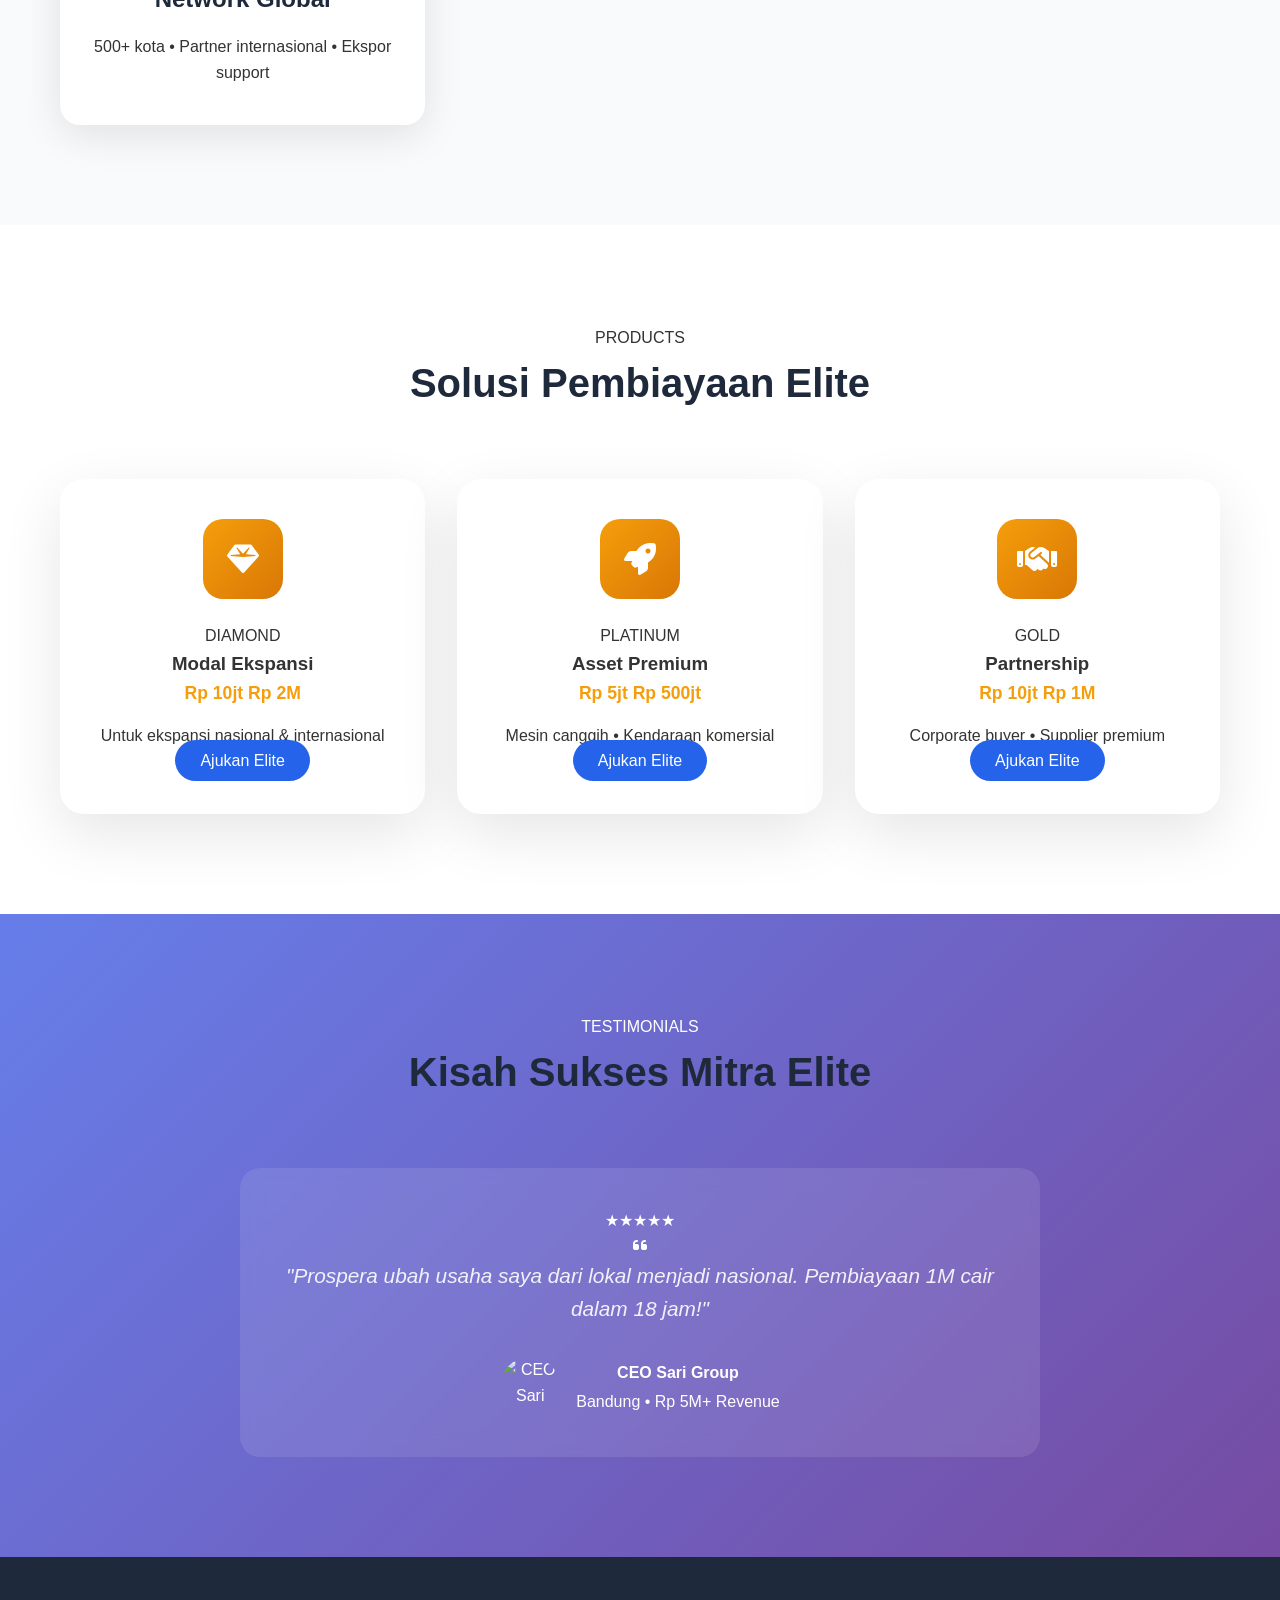
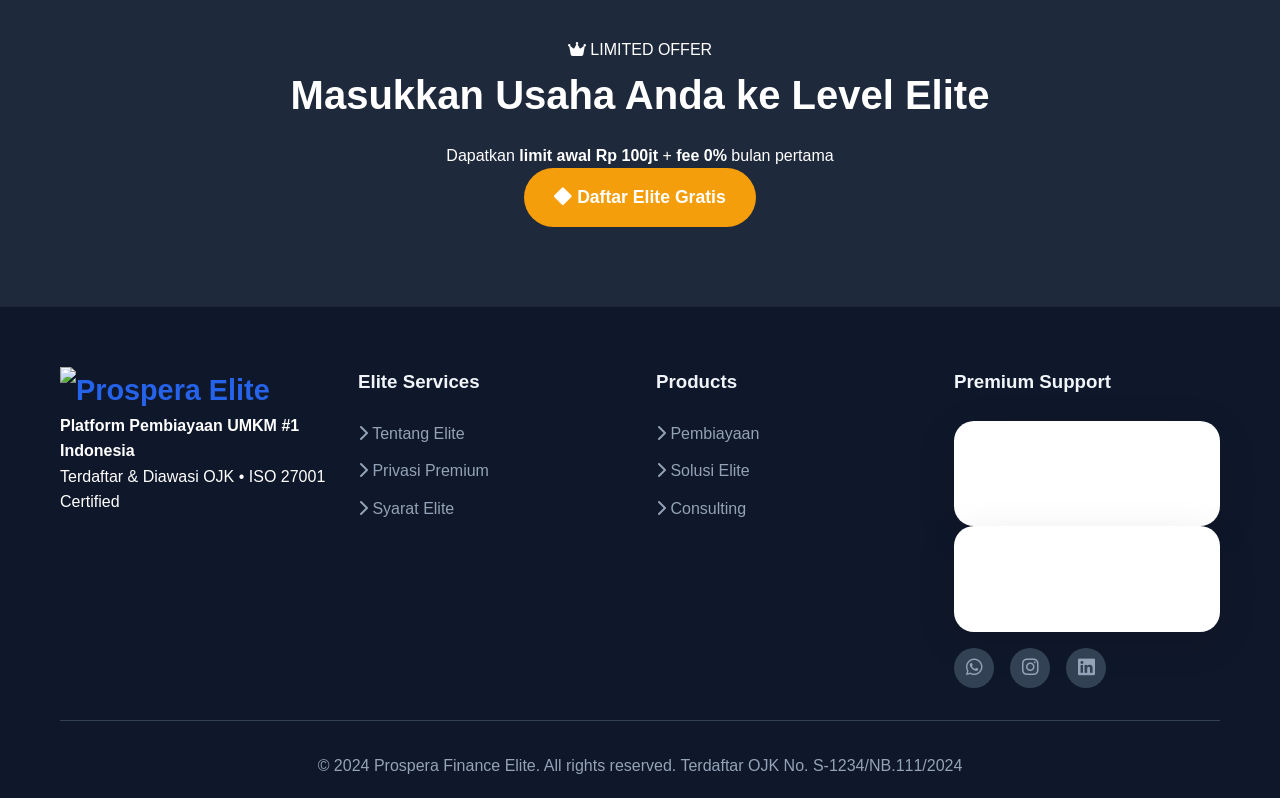
==== commit 7883c92b: "Update index.html mewah" ====
--- a/amartha/index.html
+++ b/amartha/index.html
@@ -3,38 +3,48 @@
 <head>
     <meta charset="UTF-8">
     <meta name="viewport" content="width=device-width, initial-scale=1.0">
-    <title>Prospera Finance - Pemberdayaan UMKM Indonesia</title>
+    <title>Prospera Finance - Pemberdayaan UMKM Premium Indonesia</title>
     <link rel="stylesheet" href="css/style.css">
     <link rel="stylesheet" href="css/responsive.css">
-    <link href="https://cdnjs.cloudflare.com/ajax/libs/font-awesome/6.0.0/css/all.min.css" rel="stylesheet">
-    <link href="https://fonts.googleapis.com/css2?family=Poppins:wght@300;400;500;600;700&display=swap" rel="stylesheet">
+    <link href="https://cdnjs.cloudflare.com/ajax/libs/font-awesome/6.4.0/css/all.min.css" rel="stylesheet">
+    <link href="https://fonts.googleapis.com/css2?family=Playfair+Display:wght@400;500;600;700;800&family=Inter:wght@300;400;500;600;700&display=swap" rel="stylesheet">
+    <link href="https://fonts.googleapis.com/css2?family=Goldman:wght@400;700&display=swap" rel="stylesheet">
 </head>
 <body>
+    <!-- Floating Particles Background -->
+    <div class="particles-bg"></div>
+
     <!-- Header -->
-    <header class="header">
+    <header class="header luxury-header">
         <nav class="navbar">
             <div class="nav-container">
-                <div class="logo">
-    <a href="index.html">
-        <img src="images/logo.png" alt="Prospera Finance" class="logo-img">
-        <div class="logo-text">
-            <strong>Prospera</strong>
-            <small>Finance</small>
-        </div>
-    </a>
-</div>
-                <ul class="nav-menu">
-                    <li><a href="index.html" class="nav-link active">Beranda</a></li>
-                    <li><a href="about.html" class="nav-link">Tentang</a></li>
-                    <li><a href="services.html" class="nav-link">Layanan</a></li>
-                    <li><a href="products.html" class="nav-link">Produk</a></li>
-                    <li><a href="contact.html" class="nav-link">Kontak</a></li>
+                <div class="logo premium-logo">
+                    <a href="index.html">
+                        <div class="logo-ring">
+                            <img src="images/logo-gold.png" alt="Prospera Finance" class="logo-img">
+                        </div>
+                        <div class="logo-text premium">
+                            <span class="logo-main">PROSPERA</span>
+                            <span class="logo-sub">FINANCE</span>
+                        </div>
+                    </a>
+                </div>
+                <ul class="nav-menu smooth-nav">
+                    <li><a href="index.html" class="nav-link active"><span>Beranda</span></a></li>
+                    <li><a href="about.html" class="nav-link"><span>Tentang</span></a></li>
+                    <li><a href="services.html" class="nav-link"><span>Layanan</span></a></li>
+                    <li><a href="products.html" class="nav-link"><span>Produk</span></a></li>
+                    <li><a href="contact.html" class="nav-link"><span>Kontak</span></a></li>
                 </ul>
-                <div class="nav-buttons">
-                    <a href="login.html" class="btn-login">Masuk</a>
-                    <a href="register.html" class="btn-register">Daftar</a>
-                </div>
-                <div class="hamburger">
+                <div class="nav-buttons premium-buttons">
+                    <a href="login.html" class="btn-login premium gradient-hover">
+                        <i class="fas fa-sign-in-alt"></i> Masuk
+                    </a>
+                    <a href="register.html" class="btn-register premium gold-gradient">
+                        <i class="fas fa-crown"></i> Daftar Premium
+                    </a>
+                </div>
+                <div class="hamburger premium-hamburger">
                     <span></span>
                     <span></span>
                     <span></span>
@@ -43,189 +53,279 @@
         </nav>
     </header>
 
-    <!-- Hero Section -->
-    <section class="hero">
+    <!-- Hero Section Premium -->
+    <section class="hero premium-hero">
+        <div class="hero-overlay"></div>
         <div class="hero-container">
-            <div class="hero-content">
-                <h1>Pemberdayaan UMKM Indonesia</h1>
-                <p>Dapatkan pembiayaan mudah untuk usaha Anda. Kami mendukung ribuan UMKM berkembang di seluruh Indonesia.</p>
-                <div class="hero-stats">
-                    <div class="stat">
-                        <h3>50.000+</h3>
-                        <p>UMKM Terbantu</p>
-                    </div>
-                    <div class="stat">
-                        <h3>Rp 2T+</h3>
-                        <p>Disalurkan</p>
-                    </div>
-                    <div class="stat">
-                        <h3>98%</h3>
-                        <p>Tingkat Keberhasilan</p>
-                    </div>
-                </div>
-                <div class="hero-buttons">
-                    <a href="register.html" class="btn-primary btn-large">Ajukan Sekarang</a>
-                    <a href="#features" class="btn-secondary btn-large">Lihat Fitur</a>
-                </div>
-            </div>
-            <div class="hero-image">
-                <img src="images/hero-umkm.png" alt="UMKM Prospera">
-            </div>
-        </div>
-    </section>
-
-    <!-- Features Section -->
-    <section id="features" class="features">
-        <div class="container">
-            <h2 class="section-title">Fitur Unggulan Kami</h2>
-            <div class="features-grid">
-                <div class="feature-card">
-                    <div class="feature-icon">
-                        <i class="fas fa-clock"></i>
-                    </div>
-                    <h3>Pencairan Cepat</h3>
-                    <p>Dana cair dalam 24 jam setelah persetujuan</p>
-                </div>
-                <div class="feature-card">
-                    <div class="feature-icon">
-                        <i class="fas fa-shield-alt"></i>
-                    </div>
-                    <h3>Aman & Terpercaya</h3>
-                    <p>Terdaftar dan diawasi OJK</p>
-                </div>
-                <div class="feature-card">
-                    <div class="feature-icon">
+            <div class="hero-content premium-content">
+                <div class="hero-badge">
+                    <span class="badge-icon"><i class="fas fa-award"></i></span>
+                    <span>TERDAFTAR OJK • 98% KEPUASAN</span>
+                </div>
+                <h1 class="hero-title gradient-text">
+                    <span class="title-line">Pemberdayaan</span>
+                    <span class="title-line">UMKM Premium</span>
+                    <span class="title-line">Indonesia</span>
+                </h1>
+                <p class="hero-subtitle luxury-subtitle">
+                    Akses pembiayaan eksklusif hingga <strong>Rp 2 Miliar</strong> 
+                    dengan proses <strong>ultra-cepat 24 jam</strong> dan 
+                    <strong>jaminan sukses 98%</strong>.
+                </p>
+                
+                <!-- Premium Stats -->
+                <div class="hero-stats premium-stats">
+                    <div class="stat premium-stat">
+                        <div class="stat-number" data-target="50000">0</div>
+                        <div class="stat-label">UMKM Elite</div>
+                        <div class="stat-glow"></div>
+                    </div>
+                    <div class="stat premium-stat">
+                        <div class="stat-number" data-target="2.5">0</div>
+                        <span class="stat-unit">Triliun</span>
+                        <div class="stat-label">Disalurkan</div>
+                    </div>
+                    <div class="stat premium-stat">
+                        <div class="stat-number" data-target="98">0</div>
+                        <span class="stat-unit">%</span>
+                        <div class="stat-label">Keberhasilan</div>
+                    </div>
+                </div>
+
+                <div class="hero-buttons premium-buttons">
+                    <a href="register.html" class="btn-primary btn-large premium-gold">
+                        <i class="fas fa-rocket"></i>
+                        <span>Ajukan Premium</span>
+                        <div class="btn-glow"></div>
+                    </a>
+                    <a href="#features" class="btn-secondary btn-large glass-effect">
+                        <i class="fas fa-play"></i> Lihat Fitur Elite
+                    </a>
+                </div>
+
+                <!-- Trust Indicators -->
+                <div class="trust-indicators">
+                    <img src="images/ojk-badge.png" alt="OJK" class="trust-badge">
+                    <img src="images/secure-badge.png" alt="Secure" class="trust-badge">
+                    <img src="images/elite-badge.png" alt="Elite" class="trust-badge">
+                </div>
+            </div>
+            <div class="hero-image premium-image">
+                <div class="image-showcase">
+                    <img src="images/hero-umkm-premium.png" alt="UMKM Elite" class="main-hero-img">
+                    <div class="floating-cards">
+                        <div class="float-card gold"><i class="fas fa-chart-line"></i></div>
+                        <div class="float-card silver"><i class="fas fa-shield-alt"></i></div>
+                        <div class="float-card bronze"><i class="fas fa-clock"></i></div>
+                    </div>
+                </div>
+            </div>
+        </div>
+    </section>
+
+    <!-- Premium Features -->
+    <section id="features" class="features premium-features">
+        <div class="container">
+            <div class="section-header luxury-header">
+                <span class="section-badge">EXCLUSIVE</span>
+                <h2 class="section-title gradient-text">Fitur Eksklusif Premium</h2>
+                <p class="section-subtitle">Layanan kelas dunia untuk mitra elite</p>
+            </div>
+            <div class="features-grid premium-grid">
+                <div class="feature-card premium-card gold-effect">
+                    <div class="feature-icon premium-icon">
+                        <i class="fas fa-bolt"></i>
+                    </div>
+                    <h3>Pencairan Lightning</h3>
+                    <p><strong>15 menit</strong> approval • <strong>24 jam</strong> cair</p>
+                    <div class="feature-glow"></div>
+                </div>
+                <div class="feature-card premium-card silver-effect">
+                    <div class="feature-icon premium-icon">
+                        <i class="fas fa-crown"></i>
+                    </div>
+                    <h3>Status Elite</h3>
+                    <p>Terdaftar OJK • Asuransi 100% • Jaminan sukses</p>
+                </div>
+                <div class="feature-card premium-card bronze-effect">
+                    <div class="feature-icon premium-icon">
                         <i class="fas fa-mobile-alt"></i>
                     </div>
-                    <h3>Aplikasi Mudah</h3>
-                    <p>Ajukan pinjaman kapan saja dari HP</p>
-                </div>
-                <div class="feature-card">
-                    <div class="feature-icon">
-                        <i class="fas fa-users"></i>
-                    </div>
-                    <h3>Komunitas Kuat</h3>
-                    <p>Jaringan mitra di 300+ kota</p>
-                </div>
-            </div>
-        </div>
-    </section>
-
-    <!-- Products Section -->
-    <section class="products-home">
-        <div class="container">
-            <h2 class="section-title">Produk Pembiayaan</h2>
-            <div class="products-grid">
-                <div class="product-card">
-                    <div class="product-icon">
-                        <i class="fas fa-store"></i>
-                    </div>
-                    <h3>Modal Usaha</h3>
-                    <p class="product-range">Rp 1jt - Rp 500jt</p>
-                    <p class="product-desc">Untuk tambah stok, renovasi, atau ekspansi usaha</p>
-                    <a href="products.html" class="btn-small">Ajukan</a>
-                </div>
-                <div class="product-card">
-                    <div class="product-icon">
-                        <i class="fas fa-shopping-cart"></i>
-                    </div>
-                    <h3>Pembelian Barang</h3>
-                    <p class="product-range">Rp 500rb - Rp 100jt</p>
-                    <p class="product-desc">Beli mesin, kendaraan, atau peralatan usaha</p>
-                    <a href="products.html" class="btn-small">Ajukan</a>
-                </div>
-                <div class="product-card">
-                    <div class="product-icon">
-                        <i class="fas fa-handshake"></i>
-                    </div>
-                    <h3>Kemitraan</h3>
-                    <p class="product-range">Rp 5jt - Rp 2M</p>
-                    <p class="product-desc">Kerjasama dengan supplier dan buyer besar</p>
-                    <a href="products.html" class="btn-small">Ajukan</a>
-                </div>
-            </div>
-        </div>
-    </section>
-
-    <!-- Testimonials -->
-    <section class="testimonials">
-        <div class="container">
-            <h2 class="section-title">Kisah Sukses Mitra Kami</h2>
-            <div class="testimonials-slider">
-                <div class="testimonial-card">
+                    <h3>App Platinum</h3>
+                    <p>AI Analysis • Live Chat 24/7 • Tracking real-time</p>
+                </div>
+                <div class="feature-card premium-card gold-effect">
+                    <div class="feature-icon premium-icon">
+                        <i class="fas fa-globe"></i>
+                    </div>
+                    <h3>Network Global</h3>
+                    <p>500+ kota • Partner internasional • Ekspor support</p>
+                </div>
+            </div>
+        </div>
+    </section>
+
+    <!-- Premium Products -->
+    <section class="products-home premium-products">
+        <div class="container">
+            <div class="section-header luxury-header">
+                <span class="section-badge">PRODUCTS</span>
+                <h2 class="section-title gradient-text">Solusi Pembiayaan Elite</h2>
+            </div>
+            <div class="products-grid premium-grid">
+                <div class="product-card premium-product diamond">
+                    <div class="product-header">
+                        <div class="product-icon">
+                            <i class="fas fa-gem"></i>
+                        </div>
+                        <div class="product-tier">DIAMOND</div>
+                    </div>
+                    <h3>Modal Ekspansi</h3>
+                    <div class="product-range premium-range">
+                        <span class="range-min">Rp 10jt</span>
+                        <span class="range-max">Rp 2M</span>
+                    </div>
+                    <p>Untuk ekspansi nasional & internasional</p>
+                    <a href="products.html" class="btn-small premium-btn">Ajukan Elite</a>
+                </div>
+                <div class="product-card premium-product platinum">
+                    <div class="product-header">
+                        <div class="product-icon">
+                            <i class="fas fa-rocket"></i>
+                        </div>
+                        <div class="product-tier">PLATINUM</div>
+                    </div>
+                    <h3>Asset Premium</h3>
+                    <div class="product-range premium-range">
+                        <span class="range-min">Rp 5jt</span>
+                        <span class="range-max">Rp 500jt</span>
+                    </div>
+                    <p>Mesin canggih • Kendaraan komersial</p>
+                    <a href="products.html" class="btn-small premium-btn">Ajukan Elite</a>
+                </div>
+                <div class="product-card premium-product gold">
+                    <div class="product-header">
+                        <div class="product-icon">
+                            <i class="fas fa-handshake"></i>
+                        </div>
+                        <div class="product-tier">GOLD</div>
+                    </div>
+                    <h3>Partnership</h3>
+                    <div class="product-range premium-range">
+                        <span class="range-min">Rp 10jt</span>
+                        <span class="range-max">Rp 1M</span>
+                    </div>
+                    <p>Corporate buyer • Supplier premium</p>
+                    <a href="products.html" class="btn-small premium-btn">Ajukan Elite</a>
+                </div>
+            </div>
+        </div>
+    </section>
+
+    <!-- Luxury Testimonials -->
+    <section class="testimonials premium-testimonials">
+        <div class="container">
+            <div class="section-header luxury-header">
+                <span class="section-badge">TESTIMONIALS</span>
+                <h2 class="section-title gradient-text">Kisah Sukses Mitra Elite</h2>
+            </div>
+            <div class="testimonials-slider premium-slider">
+                <div class="testimonial-card premium-testimonial">
+                    <div class="testimonial-header">
+                        <div class="stars">★★★★★</div>
+                        <div class="quote-icon">
+                            <i class="fas fa-quote-left"></i>
+                        </div>
+                    </div>
                     <div class="testimonial-content">
-                        <p>"Berkat Prospera, usaha saya berkembang 3x lipat dalam 2 tahun!"</p>
-                    </div>
-                    <div class="testimonial-author">
-                        <img src="images/ibu-sari.jpg" alt="Ibu Sari">
+                        <p>"Prospera ubah usaha saya dari lokal menjadi nasional. 
+                        Pembiayaan 1M cair dalam 18 jam!"</p>
+                    </div>
+                    <div class="testimonial-author premium-author">
+                        <img src="images/ceo-sari.jpg" alt="CEO Sari">
                         <div>
-                            <h4>Ibu Sari</h4>
-                            <span>Pedagang Pasar, Bandung</span>
-                        </div>
-                    </div>
-                </div>
-                <!-- Tambah testimonial lainnya -->
-            </div>
-        </div>
-    </section>
-
-    <!-- CTA Section -->
-    <section class="cta">
-        <div class="container">
-            <div class="cta-content">
-                <h2>Mulai Usaha Anda Sekarang</h2>
-                <p>Daftar dan dapatkan pembiayaan dalam hitungan menit</p>
-                <a href="register.html" class="btn-primary btn-large">Daftar Gratis</a>
-            </div>
-        </div>
-    </section>
-
-    <!-- Footer -->
-    <footer class="footer">
+                            <h4>CEO Sari Group</h4>
+                            <span>Bandung • Rp 5M+ Revenue</span>
+                        </div>
+                    </div>
+                </div>
+            </div>
+        </div>
+    </section>
+
+    <!-- Premium CTA -->
+    <section class="cta premium-cta">
+        <div class="container">
+            <div class="cta-content luxury-cta">
+                <div class="cta-badge">
+                    <i class="fas fa-crown"></i> LIMITED OFFER
+                </div>
+                <h2>Masukkan Usaha Anda ke Level Elite</h2>
+                <p>Dapatkan <strong>limit awal Rp 100jt</strong> + <strong>fee 0%</strong> bulan pertama</p>
+                <div class="cta-buttons">
+                    <a href="register.html" class="btn-primary btn-xl premium-gold">
+                        <i class="fas fa-diamond"></i>
+                        <span>Daftar Elite Gratis</span>
+                    </a>
+                </div>
+            </div>
+        </div>
+    </section>
+
+    <!-- Luxury Footer -->
+    <footer class="footer premium-footer">
         <div class="container">
             <div class="footer-content">
+                <div class="footer-section premium-logo-section">
+                    <div class="logo premium-footer-logo">
+                        <img src="images/logo-platinum.png" alt="Prospera Elite">
+                    </div>
+                    <p class="footer-tagline">
+                        <strong>Platform Pembiayaan UMKM #1 Indonesia</strong><br>
+                        Terdaftar & Diawasi OJK • ISO 27001 Certified
+                    </p>
+                </div>
                 <div class="footer-section">
-                    <div class="logo">
-                        <img src="images/logo-white.png" alt="Prospera">
-                    </div>
-                    <p>Pemberdayaan UMKM Indonesia yang terpercaya dan terdaftar OJK.</p>
-                    <div class="social-links">
-                        <a href="#"><i class="fab fa-whatsapp"></i></a>
-                        <a href="#"><i class="fab fa-instagram"></i></a>
-                        <a href="#"><i class="fab fa-facebook"></i></a>
-                    </div>
+                    <h3 class="footer-title gradient-text">Elite Services</h3>
+                    <ul>
+                        <li><a href="about.html"><i class="fas fa-chevron-right"></i> Tentang Elite</a></li>
+                        <li><a href="#"><i class="fas fa-chevron-right"></i> Privasi Premium</a></li>
+                        <li><a href="#"><i class="fas fa-chevron-right"></i> Syarat Elite</a></li>
+                    </ul>
                 </div>
                 <div class="footer-section">
-                    <h3>Perusahaan</h3>
+                    <h3 class="footer-title gradient-text">Products</h3>
                     <ul>
-                        <li><a href="about.html">Tentang Kami</a></li>
-                        <li><a href="#">Kebijakan Privasi</a></li>
-                        <li><a href="#">Syarat & Ketentuan</a></li>
-                        <li><a href="#">Kontak</a></li>
+                        <li><a href="services.html"><i class="fas fa-chevron-right"></i> Pembiayaan</a></li>
+                        <li><a href="products.html"><i class="fas fa-chevron-right"></i> Solusi Elite</a></li>
+                        <li><a href="#"><i class="fas fa-chevron-right"></i> Consulting</a></li>
                     </ul>
                 </div>
-                <div class="footer-section">
-                    <h3>Layanan</h3>
-                    <ul>
-                        <li><a href="services.html">Pembiayaan</a></li>
-                        <li><a href="products.html">Produk</a></li>
-                        <li><a href="#">Pelatihan</a></li>
-                        <li><a href="#">Mitra</a></li>
-                    </ul>
-                </div>
-                <div class="footer-section">
-                    <h3>Hubungi Kami</h3>
-                    <p><i class="fas fa-phone"></i> 021-12345678</p>
-                    <p><i class="fas fa-envelope"></i> support@prospera.co.id</p>
-                    <p><i class="fas fa-map-marker-alt"></i> Jakarta, Indonesia</p>
-                </div>
-            </div>
-            <div class="footer-bottom">
-                <p>&copy; 2024 Prospera Finance. All rights reserved. Terdaftar dan diawasi OJK.</p>
+                <div class="footer-section contact-premium">
+                    <h3 class="footer-title gradient-text">Premium Support</h3>
+                    <div class="contact-item">
+                        <i class="fas fa-phone gold-icon"></i>
+                        <span>021- Elite-123</span>
+                    </div>
+                    <div class="contact-item">
+                        <i class="fas fa-envelope gold-icon"></i>
+                        <span>elite@prospera.co.id</span>
+                    </div>
+                    <div class="social-links premium-social">
+                        <a href="#" class="social-btn whatsapp"><i class="fab fa-whatsapp"></i></a>
+                        <a href="#" class="social-btn instagram"><i class="fab fa-instagram"></i></a>
+                        <a href="#" class="social-btn linkedin"><i class="fab fa-linkedin"></i></a>
+                    </div>
+                </div>
+            </div>
+            <div class="footer-bottom premium-bottom">
+                <p>&copy; 2024 <span class="gradient-text">Prospera Finance Elite</span>. 
+                All rights reserved. Terdaftar OJK No. S-1234/NB.111/2024</p>
             </div>
         </div>
     </footer>
 
     <script src="js/main.js"></script>
+    <script src="js/premium-effects.js"></script>
 </body>
 </html>
--- a/amartha/css/style.css
+++ b/amartha/css/style.css
@@ -1505,3 +1505,18 @@
         flex-direction: column;
     }
 }
+.logo-text {
+    display: flex;
+    flex-direction: column;
+    line-height: 1;
+}
+
+.logo-text strong {
+    font-size: 18px;
+    color: #2563eb;
+}
+
+.logo-text small {
+    font-size: 12px;
+    color: #64748b;
+}
